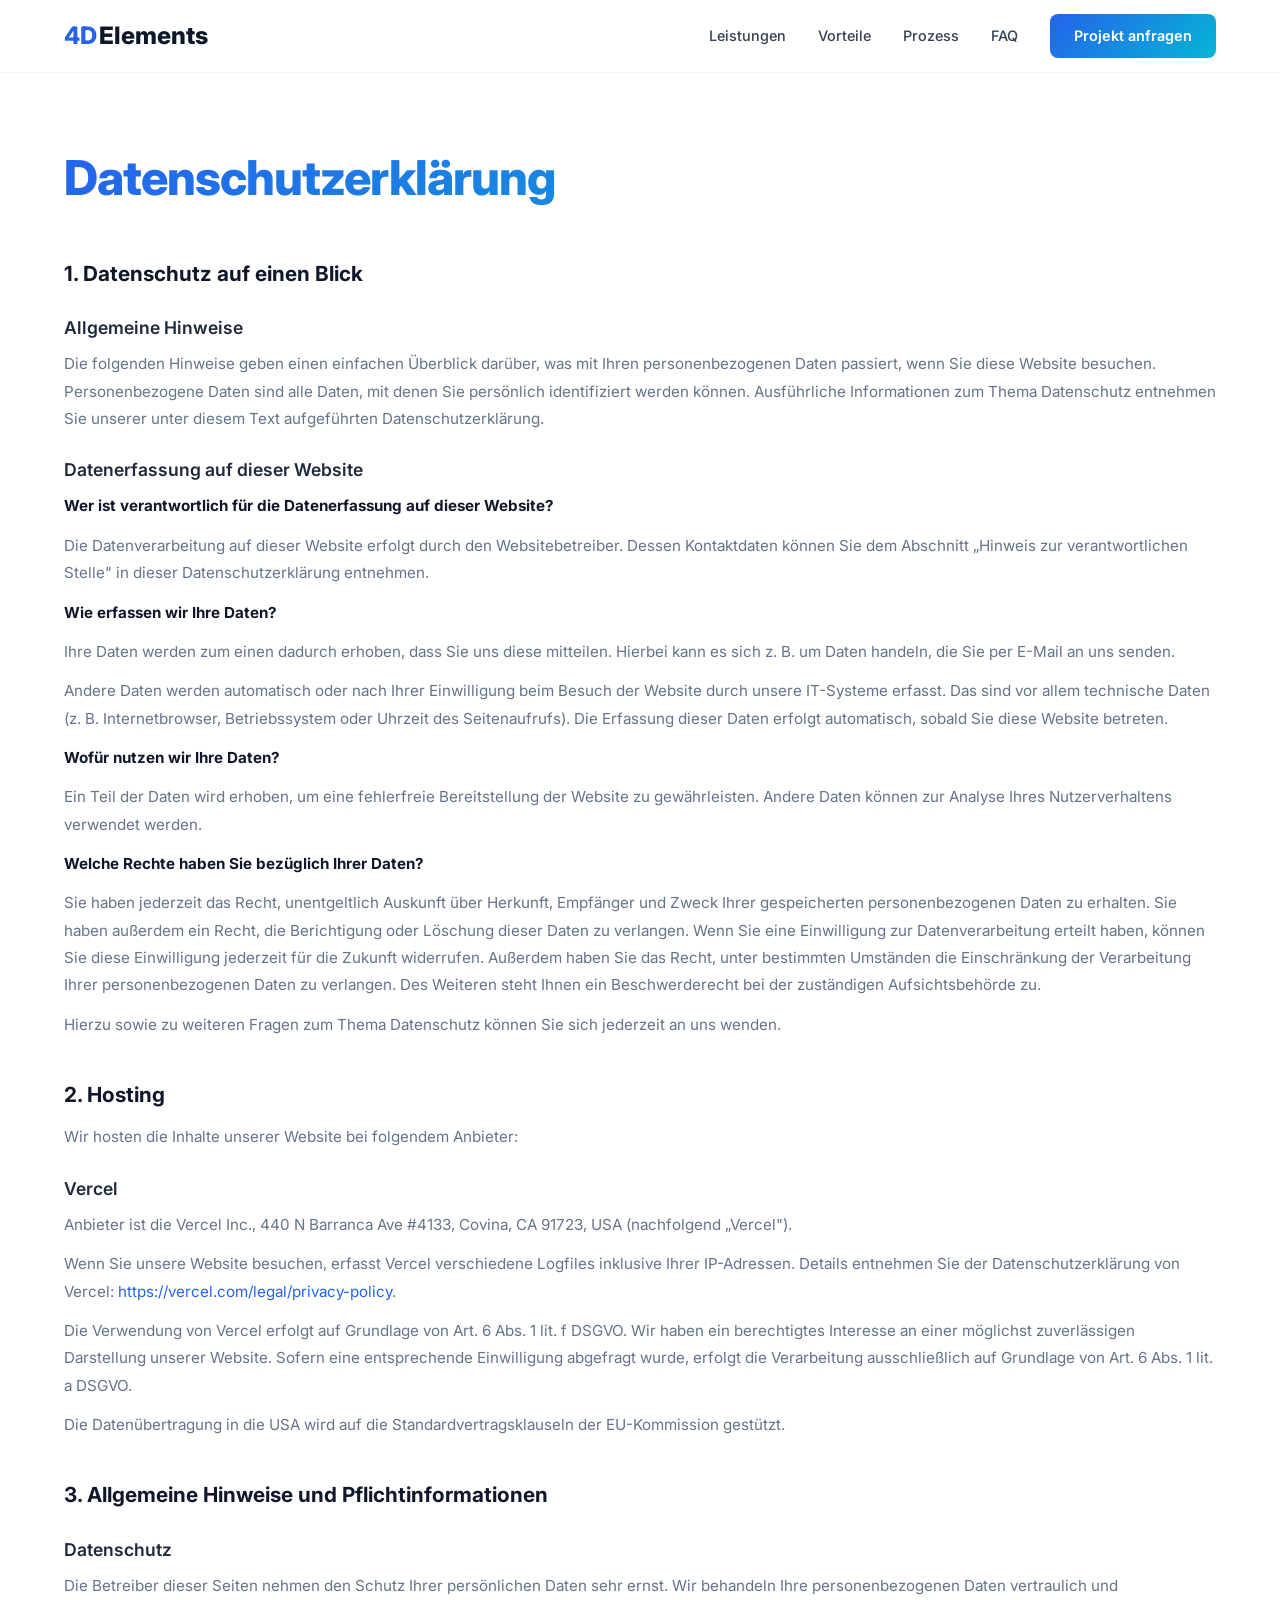
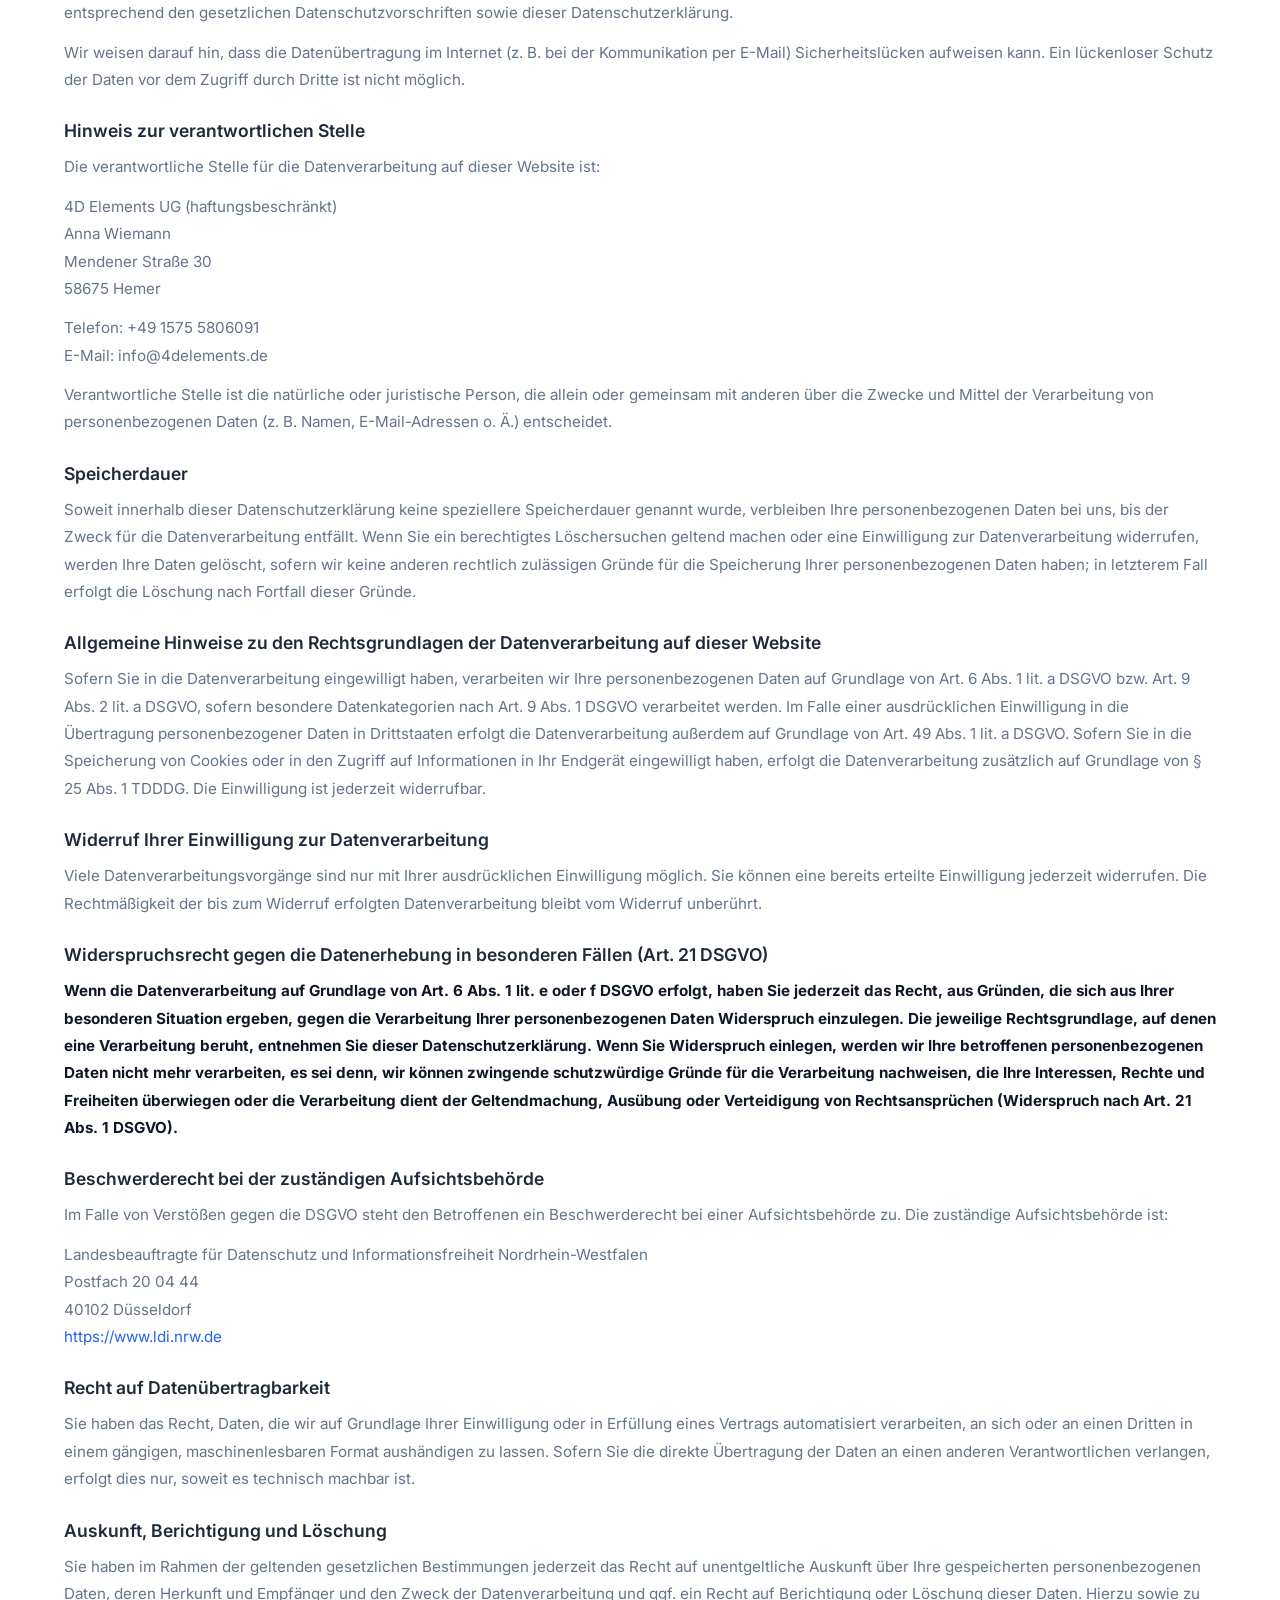
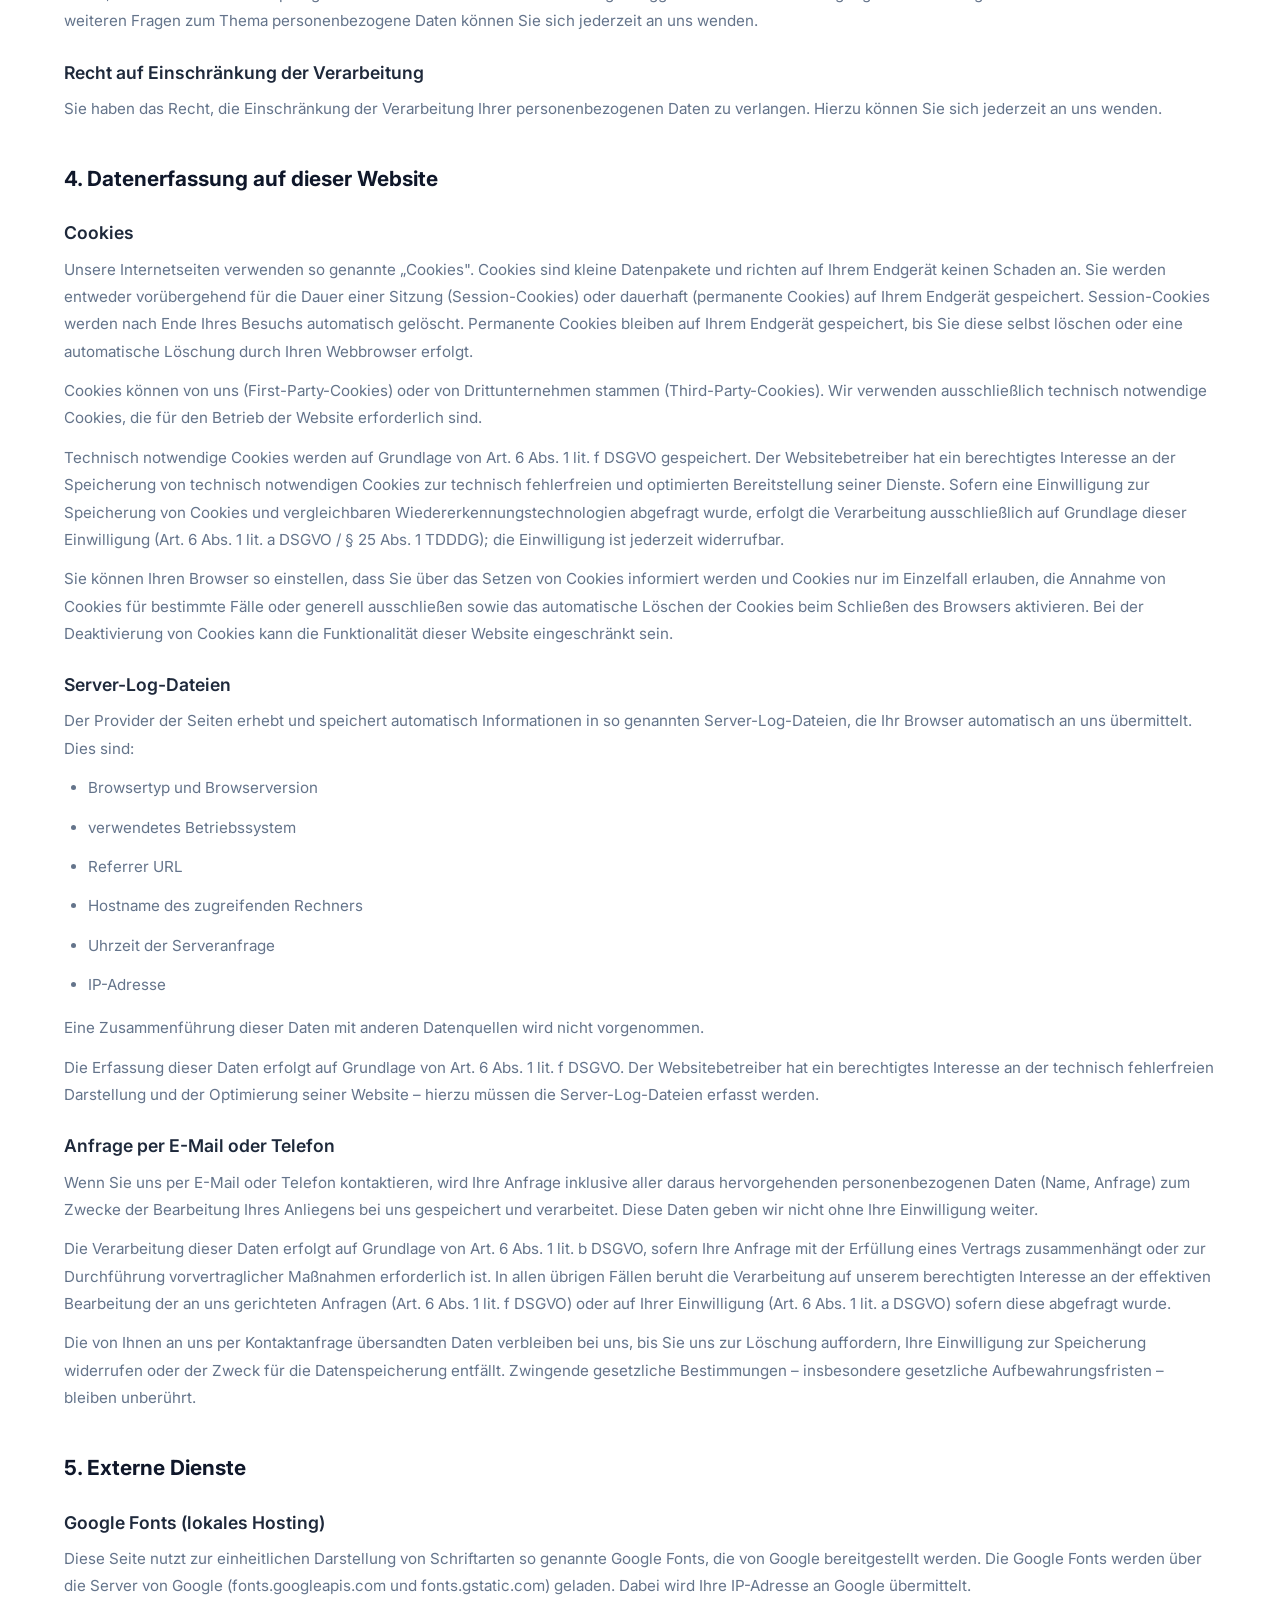
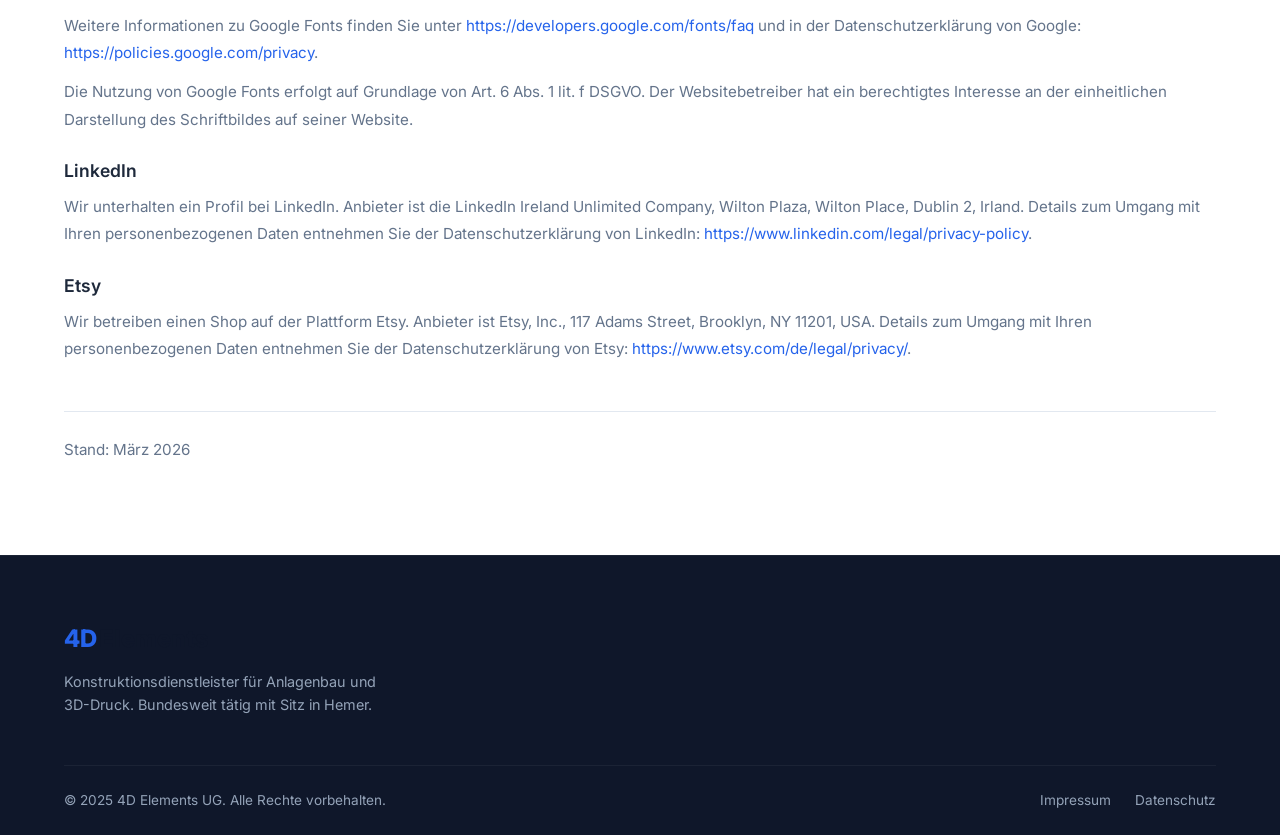
==== datenschutz.html @ b16d4701 "feat: DSGVO-Compliance - Impressum, Datenschutz, Cookie-Banner - Impressum mit allen Pflichtangaben " ====
<!DOCTYPE html>
<html lang="de">
<head>
  <meta charset="UTF-8">
  <meta name="viewport" content="width=device-width, initial-scale=1.0">
  <title>Datenschutzerklärung | 4D Elements UG</title>
  <meta name="robots" content="noindex, nofollow">
  <link rel="canonical" href="https://4delements.de/datenschutz">
  <link rel="preconnect" href="https://fonts.googleapis.com">
  <link rel="preconnect" href="https://fonts.gstatic.com" crossorigin>
  <link href="https://fonts.googleapis.com/css2?family=Inter:wght@300;400;500;600;700;800&display=swap" rel="stylesheet">
  <link rel="stylesheet" href="style.css">
</head>
<body>

  <!-- Navigation -->
  <nav class="nav" id="nav">
    <div class="container nav-inner">
      <a href="/" class="nav-logo">
        <span class="logo-4d">4D</span><span class="logo-elements">Elements</span>
      </a>
      <ul class="nav-links" id="navLinks">
        <li><a href="/#leistungen">Leistungen</a></li>
        <li><a href="/#vorteile">Vorteile</a></li>
        <li><a href="/#prozess">Prozess</a></li>
        <li><a href="/#faq">FAQ</a></li>
        <li><a href="/#kontakt" class="btn btn-nav">Projekt anfragen</a></li>
      </ul>
      <button class="nav-toggle" id="navToggle" aria-label="Menü öffnen">
        <span></span><span></span><span></span>
      </button>
    </div>
  </nav>

  <!-- Datenschutz Content -->
  <main class="legal-page">
    <div class="container">
      <h1>Datenschutzerklärung</h1>

      <h2>1. Datenschutz auf einen Blick</h2>

      <h3>Allgemeine Hinweise</h3>
      <p>
        Die folgenden Hinweise geben einen einfachen Überblick darüber, was mit Ihren personenbezogenen Daten
        passiert, wenn Sie diese Website besuchen. Personenbezogene Daten sind alle Daten, mit denen Sie persönlich
        identifiziert werden können. Ausführliche Informationen zum Thema Datenschutz entnehmen Sie unserer unter
        diesem Text aufgeführten Datenschutzerklärung.
      </p>

      <h3>Datenerfassung auf dieser Website</h3>
      <p><strong>Wer ist verantwortlich für die Datenerfassung auf dieser Website?</strong></p>
      <p>
        Die Datenverarbeitung auf dieser Website erfolgt durch den Websitebetreiber. Dessen Kontaktdaten
        können Sie dem Abschnitt „Hinweis zur verantwortlichen Stelle" in dieser Datenschutzerklärung entnehmen.
      </p>

      <p><strong>Wie erfassen wir Ihre Daten?</strong></p>
      <p>
        Ihre Daten werden zum einen dadurch erhoben, dass Sie uns diese mitteilen. Hierbei kann es sich z.&nbsp;B. um
        Daten handeln, die Sie per E-Mail an uns senden.
      </p>
      <p>
        Andere Daten werden automatisch oder nach Ihrer Einwilligung beim Besuch der Website durch unsere
        IT-Systeme erfasst. Das sind vor allem technische Daten (z.&nbsp;B. Internetbrowser, Betriebssystem oder
        Uhrzeit des Seitenaufrufs). Die Erfassung dieser Daten erfolgt automatisch, sobald Sie diese Website betreten.
      </p>

      <p><strong>Wofür nutzen wir Ihre Daten?</strong></p>
      <p>
        Ein Teil der Daten wird erhoben, um eine fehlerfreie Bereitstellung der Website zu gewährleisten.
        Andere Daten können zur Analyse Ihres Nutzerverhaltens verwendet werden.
      </p>

      <p><strong>Welche Rechte haben Sie bezüglich Ihrer Daten?</strong></p>
      <p>
        Sie haben jederzeit das Recht, unentgeltlich Auskunft über Herkunft, Empfänger und Zweck Ihrer gespeicherten
        personenbezogenen Daten zu erhalten. Sie haben außerdem ein Recht, die Berichtigung oder Löschung dieser
        Daten zu verlangen. Wenn Sie eine Einwilligung zur Datenverarbeitung erteilt haben, können Sie diese
        Einwilligung jederzeit für die Zukunft widerrufen. Außerdem haben Sie das Recht, unter bestimmten Umständen
        die Einschränkung der Verarbeitung Ihrer personenbezogenen Daten zu verlangen. Des Weiteren steht Ihnen ein
        Beschwerderecht bei der zuständigen Aufsichtsbehörde zu.
      </p>
      <p>
        Hierzu sowie zu weiteren Fragen zum Thema Datenschutz können Sie sich jederzeit an uns wenden.
      </p>

      <h2>2. Hosting</h2>
      <p>Wir hosten die Inhalte unserer Website bei folgendem Anbieter:</p>

      <h3>Vercel</h3>
      <p>
        Anbieter ist die Vercel Inc., 440 N Barranca Ave #4133, Covina, CA 91723, USA (nachfolgend „Vercel").
      </p>
      <p>
        Wenn Sie unsere Website besuchen, erfasst Vercel verschiedene Logfiles inklusive Ihrer IP-Adressen.
        Details entnehmen Sie der Datenschutzerklärung von Vercel:
        <a href="https://vercel.com/legal/privacy-policy" target="_blank" rel="noopener">https://vercel.com/legal/privacy-policy</a>.
      </p>
      <p>
        Die Verwendung von Vercel erfolgt auf Grundlage von Art. 6 Abs. 1 lit. f DSGVO. Wir haben ein berechtigtes
        Interesse an einer möglichst zuverlässigen Darstellung unserer Website. Sofern eine entsprechende Einwilligung
        abgefragt wurde, erfolgt die Verarbeitung ausschließlich auf Grundlage von Art. 6 Abs. 1 lit. a DSGVO.
      </p>
      <p>
        Die Datenübertragung in die USA wird auf die Standardvertragsklauseln der EU-Kommission gestützt.
      </p>

      <h2>3. Allgemeine Hinweise und Pflichtinformationen</h2>

      <h3>Datenschutz</h3>
      <p>
        Die Betreiber dieser Seiten nehmen den Schutz Ihrer persönlichen Daten sehr ernst. Wir behandeln Ihre
        personenbezogenen Daten vertraulich und entsprechend den gesetzlichen Datenschutzvorschriften sowie
        dieser Datenschutzerklärung.
      </p>
      <p>
        Wir weisen darauf hin, dass die Datenübertragung im Internet (z.&nbsp;B. bei der Kommunikation per E-Mail)
        Sicherheitslücken aufweisen kann. Ein lückenloser Schutz der Daten vor dem Zugriff durch Dritte ist nicht möglich.
      </p>

      <h3>Hinweis zur verantwortlichen Stelle</h3>
      <p>Die verantwortliche Stelle für die Datenverarbeitung auf dieser Website ist:</p>
      <p>
        4D Elements UG (haftungsbeschränkt)<br>
        Anna Wiemann<br>
        Mendener Straße 30<br>
        58675 Hemer
      </p>
      <p>
        Telefon: +49 1575 5806091<br>
        E-Mail: info@4delements.de
      </p>
      <p>
        Verantwortliche Stelle ist die natürliche oder juristische Person, die allein oder gemeinsam mit anderen über die
        Zwecke und Mittel der Verarbeitung von personenbezogenen Daten (z.&nbsp;B. Namen, E-Mail-Adressen o.&nbsp;Ä.) entscheidet.
      </p>

      <h3>Speicherdauer</h3>
      <p>
        Soweit innerhalb dieser Datenschutzerklärung keine speziellere Speicherdauer genannt wurde, verbleiben Ihre
        personenbezogenen Daten bei uns, bis der Zweck für die Datenverarbeitung entfällt. Wenn Sie ein berechtigtes
        Löschersuchen geltend machen oder eine Einwilligung zur Datenverarbeitung widerrufen, werden Ihre Daten
        gelöscht, sofern wir keine anderen rechtlich zulässigen Gründe für die Speicherung Ihrer personenbezogenen
        Daten haben; in letzterem Fall erfolgt die Löschung nach Fortfall dieser Gründe.
      </p>

      <h3>Allgemeine Hinweise zu den Rechtsgrundlagen der Datenverarbeitung auf dieser Website</h3>
      <p>
        Sofern Sie in die Datenverarbeitung eingewilligt haben, verarbeiten wir Ihre personenbezogenen Daten auf
        Grundlage von Art. 6 Abs. 1 lit. a DSGVO bzw. Art. 9 Abs. 2 lit. a DSGVO, sofern besondere Datenkategorien
        nach Art. 9 Abs. 1 DSGVO verarbeitet werden. Im Falle einer ausdrücklichen Einwilligung in die Übertragung
        personenbezogener Daten in Drittstaaten erfolgt die Datenverarbeitung außerdem auf Grundlage von Art. 49
        Abs. 1 lit. a DSGVO. Sofern Sie in die Speicherung von Cookies oder in den Zugriff auf Informationen in
        Ihr Endgerät eingewilligt haben, erfolgt die Datenverarbeitung zusätzlich auf Grundlage von § 25 Abs. 1 TDDDG.
        Die Einwilligung ist jederzeit widerrufbar.
      </p>

      <h3>Widerruf Ihrer Einwilligung zur Datenverarbeitung</h3>
      <p>
        Viele Datenverarbeitungsvorgänge sind nur mit Ihrer ausdrücklichen Einwilligung möglich. Sie können eine
        bereits erteilte Einwilligung jederzeit widerrufen. Die Rechtmäßigkeit der bis zum Widerruf erfolgten
        Datenverarbeitung bleibt vom Widerruf unberührt.
      </p>

      <h3>Widerspruchsrecht gegen die Datenerhebung in besonderen Fällen (Art. 21 DSGVO)</h3>
      <p>
        <strong>Wenn die Datenverarbeitung auf Grundlage von Art. 6 Abs. 1 lit. e oder f DSGVO erfolgt, haben Sie
        jederzeit das Recht, aus Gründen, die sich aus Ihrer besonderen Situation ergeben, gegen die Verarbeitung
        Ihrer personenbezogenen Daten Widerspruch einzulegen. Die jeweilige Rechtsgrundlage, auf denen eine
        Verarbeitung beruht, entnehmen Sie dieser Datenschutzerklärung. Wenn Sie Widerspruch einlegen, werden
        wir Ihre betroffenen personenbezogenen Daten nicht mehr verarbeiten, es sei denn, wir können zwingende
        schutzwürdige Gründe für die Verarbeitung nachweisen, die Ihre Interessen, Rechte und Freiheiten überwiegen
        oder die Verarbeitung dient der Geltendmachung, Ausübung oder Verteidigung von Rechtsansprüchen
        (Widerspruch nach Art. 21 Abs. 1 DSGVO).</strong>
      </p>

      <h3>Beschwerderecht bei der zuständigen Aufsichtsbehörde</h3>
      <p>
        Im Falle von Verstößen gegen die DSGVO steht den Betroffenen ein Beschwerderecht bei einer Aufsichtsbehörde
        zu. Die zuständige Aufsichtsbehörde ist:
      </p>
      <p>
        Landesbeauftragte für Datenschutz und Informationsfreiheit Nordrhein-Westfalen<br>
        Postfach 20 04 44<br>
        40102 Düsseldorf<br>
        <a href="https://www.ldi.nrw.de" target="_blank" rel="noopener">https://www.ldi.nrw.de</a>
      </p>

      <h3>Recht auf Datenübertragbarkeit</h3>
      <p>
        Sie haben das Recht, Daten, die wir auf Grundlage Ihrer Einwilligung oder in Erfüllung eines Vertrags
        automatisiert verarbeiten, an sich oder an einen Dritten in einem gängigen, maschinenlesbaren Format
        aushändigen zu lassen. Sofern Sie die direkte Übertragung der Daten an einen anderen Verantwortlichen
        verlangen, erfolgt dies nur, soweit es technisch machbar ist.
      </p>

      <h3>Auskunft, Berichtigung und Löschung</h3>
      <p>
        Sie haben im Rahmen der geltenden gesetzlichen Bestimmungen jederzeit das Recht auf unentgeltliche
        Auskunft über Ihre gespeicherten personenbezogenen Daten, deren Herkunft und Empfänger und den Zweck
        der Datenverarbeitung und ggf. ein Recht auf Berichtigung oder Löschung dieser Daten. Hierzu sowie zu
        weiteren Fragen zum Thema personenbezogene Daten können Sie sich jederzeit an uns wenden.
      </p>

      <h3>Recht auf Einschränkung der Verarbeitung</h3>
      <p>
        Sie haben das Recht, die Einschränkung der Verarbeitung Ihrer personenbezogenen Daten zu verlangen.
        Hierzu können Sie sich jederzeit an uns wenden.
      </p>

      <h2>4. Datenerfassung auf dieser Website</h2>

      <h3>Cookies</h3>
      <p>
        Unsere Internetseiten verwenden so genannte „Cookies". Cookies sind kleine Datenpakete und richten auf
        Ihrem Endgerät keinen Schaden an. Sie werden entweder vorübergehend für die Dauer einer Sitzung
        (Session-Cookies) oder dauerhaft (permanente Cookies) auf Ihrem Endgerät gespeichert. Session-Cookies
        werden nach Ende Ihres Besuchs automatisch gelöscht. Permanente Cookies bleiben auf Ihrem Endgerät
        gespeichert, bis Sie diese selbst löschen oder eine automatische Löschung durch Ihren Webbrowser erfolgt.
      </p>
      <p>
        Cookies können von uns (First-Party-Cookies) oder von Drittunternehmen stammen (Third-Party-Cookies).
        Wir verwenden ausschließlich technisch notwendige Cookies, die für den Betrieb der Website erforderlich sind.
      </p>
      <p>
        Technisch notwendige Cookies werden auf Grundlage von Art. 6 Abs. 1 lit. f DSGVO gespeichert.
        Der Websitebetreiber hat ein berechtigtes Interesse an der Speicherung von technisch notwendigen Cookies
        zur technisch fehlerfreien und optimierten Bereitstellung seiner Dienste. Sofern eine Einwilligung zur
        Speicherung von Cookies und vergleichbaren Wiedererkennungstechnologien abgefragt wurde, erfolgt die
        Verarbeitung ausschließlich auf Grundlage dieser Einwilligung (Art. 6 Abs. 1 lit. a DSGVO / § 25 Abs. 1 TDDDG);
        die Einwilligung ist jederzeit widerrufbar.
      </p>
      <p>
        Sie können Ihren Browser so einstellen, dass Sie über das Setzen von Cookies informiert werden und
        Cookies nur im Einzelfall erlauben, die Annahme von Cookies für bestimmte Fälle oder generell ausschließen
        sowie das automatische Löschen der Cookies beim Schließen des Browsers aktivieren. Bei der Deaktivierung
        von Cookies kann die Funktionalität dieser Website eingeschränkt sein.
      </p>

      <h3>Server-Log-Dateien</h3>
      <p>
        Der Provider der Seiten erhebt und speichert automatisch Informationen in so genannten Server-Log-Dateien,
        die Ihr Browser automatisch an uns übermittelt. Dies sind:
      </p>
      <ul>
        <li>Browsertyp und Browserversion</li>
        <li>verwendetes Betriebssystem</li>
        <li>Referrer URL</li>
        <li>Hostname des zugreifenden Rechners</li>
        <li>Uhrzeit der Serveranfrage</li>
        <li>IP-Adresse</li>
      </ul>
      <p>
        Eine Zusammenführung dieser Daten mit anderen Datenquellen wird nicht vorgenommen.
      </p>
      <p>
        Die Erfassung dieser Daten erfolgt auf Grundlage von Art. 6 Abs. 1 lit. f DSGVO. Der Websitebetreiber hat ein
        berechtigtes Interesse an der technisch fehlerfreien Darstellung und der Optimierung seiner Website – hierzu
        müssen die Server-Log-Dateien erfasst werden.
      </p>

      <h3>Anfrage per E-Mail oder Telefon</h3>
      <p>
        Wenn Sie uns per E-Mail oder Telefon kontaktieren, wird Ihre Anfrage inklusive aller daraus hervorgehenden
        personenbezogenen Daten (Name, Anfrage) zum Zwecke der Bearbeitung Ihres Anliegens bei uns gespeichert
        und verarbeitet. Diese Daten geben wir nicht ohne Ihre Einwilligung weiter.
      </p>
      <p>
        Die Verarbeitung dieser Daten erfolgt auf Grundlage von Art. 6 Abs. 1 lit. b DSGVO, sofern Ihre Anfrage mit
        der Erfüllung eines Vertrags zusammenhängt oder zur Durchführung vorvertraglicher Maßnahmen erforderlich
        ist. In allen übrigen Fällen beruht die Verarbeitung auf unserem berechtigten Interesse an der effektiven
        Bearbeitung der an uns gerichteten Anfragen (Art. 6 Abs. 1 lit. f DSGVO) oder auf Ihrer Einwilligung
        (Art. 6 Abs. 1 lit. a DSGVO) sofern diese abgefragt wurde.
      </p>
      <p>
        Die von Ihnen an uns per Kontaktanfrage übersandten Daten verbleiben bei uns, bis Sie uns zur Löschung
        auffordern, Ihre Einwilligung zur Speicherung widerrufen oder der Zweck für die Datenspeicherung entfällt.
        Zwingende gesetzliche Bestimmungen – insbesondere gesetzliche Aufbewahrungsfristen – bleiben unberührt.
      </p>

      <h2>5. Externe Dienste</h2>

      <h3>Google Fonts (lokales Hosting)</h3>
      <p>
        Diese Seite nutzt zur einheitlichen Darstellung von Schriftarten so genannte Google Fonts, die von Google
        bereitgestellt werden. Die Google Fonts werden über die Server von Google (fonts.googleapis.com und
        fonts.gstatic.com) geladen. Dabei wird Ihre IP-Adresse an Google übermittelt.
      </p>
      <p>
        Weitere Informationen zu Google Fonts finden Sie unter
        <a href="https://developers.google.com/fonts/faq" target="_blank" rel="noopener">https://developers.google.com/fonts/faq</a>
        und in der Datenschutzerklärung von Google:
        <a href="https://policies.google.com/privacy" target="_blank" rel="noopener">https://policies.google.com/privacy</a>.
      </p>
      <p>
        Die Nutzung von Google Fonts erfolgt auf Grundlage von Art. 6 Abs. 1 lit. f DSGVO. Der Websitebetreiber hat
        ein berechtigtes Interesse an der einheitlichen Darstellung des Schriftbildes auf seiner Website.
      </p>

      <h3>LinkedIn</h3>
      <p>
        Wir unterhalten ein Profil bei LinkedIn. Anbieter ist die LinkedIn Ireland Unlimited Company, Wilton Plaza,
        Wilton Place, Dublin 2, Irland. Details zum Umgang mit Ihren personenbezogenen Daten entnehmen Sie der
        Datenschutzerklärung von LinkedIn:
        <a href="https://www.linkedin.com/legal/privacy-policy" target="_blank" rel="noopener">https://www.linkedin.com/legal/privacy-policy</a>.
      </p>

      <h3>Etsy</h3>
      <p>
        Wir betreiben einen Shop auf der Plattform Etsy. Anbieter ist Etsy, Inc., 117 Adams Street, Brooklyn,
        NY 11201, USA. Details zum Umgang mit Ihren personenbezogenen Daten entnehmen Sie der Datenschutzerklärung
        von Etsy:
        <a href="https://www.etsy.com/de/legal/privacy/" target="_blank" rel="noopener">https://www.etsy.com/de/legal/privacy/</a>.
      </p>

      <p class="legal-updated">Stand: März 2026</p>
    </div>
  </main>

  <!-- Footer -->
  <footer class="footer">
    <div class="container footer-inner">
      <div class="footer-brand">
        <a href="/" class="nav-logo">
          <span class="logo-4d">4D</span><span class="logo-elements">Elements</span>
        </a>
        <p>Konstruktionsdienstleister für Anlagenbau und 3D-Druck. Bundesweit tätig mit Sitz in Hemer.</p>
      </div>
      <div class="footer-bottom">
        <p>&copy; 2025 4D Elements UG. Alle Rechte vorbehalten.</p>
        <div class="footer-legal">
          <a href="/impressum.html">Impressum</a>
          <a href="/datenschutz.html">Datenschutz</a>
        </div>
      </div>
    </div>
  </footer>

  <script src="script.js"></script>
</body>
</html>
---- style.css ----
/* ========================================
   4D Elements – Modern Website Styles
   ======================================== */

:root {
  --primary: #2563eb;
  --primary-dark: #1d4ed8;
  --primary-light: #3b82f6;
  --accent: #06b6d4;
  --dark: #0f172a;
  --dark-2: #1e293b;
  --dark-3: #334155;
  --gray: #64748b;
  --gray-light: #94a3b8;
  --light: #f1f5f9;
  --light-2: #e2e8f0;
  --white: #ffffff;
  --gradient: linear-gradient(135deg, var(--primary) 0%, var(--accent) 100%);
  --radius: 12px;
  --radius-lg: 20px;
  --shadow: 0 4px 6px -1px rgb(0 0 0 / 0.1), 0 2px 4px -2px rgb(0 0 0 / 0.1);
  --shadow-lg: 0 20px 40px -12px rgb(0 0 0 / 0.15);
  --transition: 0.3s cubic-bezier(0.4, 0, 0.2, 1);
}

*, *::before, *::after {
  margin: 0;
  padding: 0;
  box-sizing: border-box;
}

html {
  scroll-behavior: smooth;
  scroll-padding-top: 80px;
}

body {
  font-family: 'Inter', -apple-system, BlinkMacSystemFont, sans-serif;
  color: var(--dark);
  background: var(--white);
  line-height: 1.6;
  -webkit-font-smoothing: antialiased;
}

.container {
  max-width: 1200px;
  margin: 0 auto;
  padding: 0 24px;
}

/* ========================================
   Navigation
   ======================================== */

.nav {
  position: fixed;
  top: 0;
  left: 0;
  right: 0;
  z-index: 1000;
  background: rgba(255, 255, 255, 0.85);
  backdrop-filter: blur(20px);
  border-bottom: 1px solid rgba(0, 0, 0, 0.05);
  transition: var(--transition);
}

.nav.scrolled {
  box-shadow: var(--shadow);
}

.nav-inner {
  display: flex;
  align-items: center;
  justify-content: space-between;
  height: 72px;
}

.nav-logo {
  text-decoration: none;
  font-weight: 800;
  font-size: 1.5rem;
  display: flex;
  gap: 2px;
}

.logo-4d {
  color: var(--primary);
}

.logo-elements {
  color: var(--dark);
}

.nav-links {
  display: flex;
  align-items: center;
  gap: 32px;
  list-style: none;
}

.nav-links a {
  text-decoration: none;
  color: var(--dark-3);
  font-size: 0.9rem;
  font-weight: 500;
  transition: var(--transition);
}

.nav-links a:hover {
  color: var(--primary);
}

.btn-nav {
  background: var(--gradient) !important;
  color: var(--white) !important;
  padding: 10px 24px !important;
  border-radius: 8px !important;
  font-weight: 600 !important;
}

.btn-nav:hover {
  transform: translateY(-1px);
  box-shadow: 0 4px 12px rgba(37, 99, 235, 0.4);
}

.nav-toggle {
  display: none;
  flex-direction: column;
  gap: 5px;
  background: none;
  border: none;
  cursor: pointer;
  padding: 4px;
}

.nav-toggle span {
  width: 24px;
  height: 2px;
  background: var(--dark);
  transition: var(--transition);
  border-radius: 2px;
}

/* ========================================
   Buttons
   ======================================== */

.btn {
  display: inline-flex;
  align-items: center;
  gap: 8px;
  text-decoration: none;
  font-weight: 600;
  font-size: 0.95rem;
  border-radius: 10px;
  transition: var(--transition);
  cursor: pointer;
  border: none;
}

.btn-primary {
  background: var(--gradient);
  color: var(--white);
  padding: 14px 32px;
}

.btn-primary:hover {
  transform: translateY(-2px);
  box-shadow: 0 8px 24px rgba(37, 99, 235, 0.35);
}

.btn-outline {
  background: transparent;
  color: var(--dark);
  padding: 14px 32px;
  border: 2px solid var(--light-2);
}

.btn-outline:hover {
  border-color: var(--primary);
  color: var(--primary);
}

.btn-lg {
  padding: 16px 36px;
  font-size: 1rem;
}

/* ========================================
   Hero
   ======================================== */

.hero {
  min-height: 100vh;
  display: flex;
  align-items: center;
  padding-top: 72px;
  position: relative;
  overflow: hidden;
  background: linear-gradient(180deg, var(--white) 0%, var(--light) 100%);
}

.hero::before {
  content: '';
  position: absolute;
  top: -200px;
  right: -200px;
  width: 600px;
  height: 600px;
  background: radial-gradient(circle, rgba(37, 99, 235, 0.08) 0%, transparent 70%);
  border-radius: 50%;
}

.hero::after {
  content: '';
  position: absolute;
  bottom: -100px;
  left: -100px;
  width: 400px;
  height: 400px;
  background: radial-gradient(circle, rgba(6, 182, 212, 0.06) 0%, transparent 70%);
  border-radius: 50%;
}

.hero-inner {
  display: grid;
  grid-template-columns: 1fr 1fr;
  gap: 60px;
  align-items: center;
  position: relative;
  z-index: 1;
}

.hero-badge {
  display: inline-block;
  background: rgba(37, 99, 235, 0.08);
  color: var(--primary);
  padding: 8px 16px;
  border-radius: 100px;
  font-size: 0.85rem;
  font-weight: 600;
  margin-bottom: 24px;
}

.hero h1 {
  font-size: clamp(2.5rem, 5vw, 3.8rem);
  font-weight: 800;
  line-height: 1.1;
  letter-spacing: -0.03em;
  margin-bottom: 20px;
}

.gradient-text {
  background: var(--gradient);
  -webkit-background-clip: text;
  -webkit-text-fill-color: transparent;
  background-clip: text;
}

.hero-sub {
  font-size: 1.15rem;
  color: var(--gray);
  line-height: 1.7;
  margin-bottom: 36px;
  max-width: 520px;
}

.hero-actions {
  display: flex;
  gap: 16px;
  flex-wrap: wrap;
  margin-bottom: 48px;
}

.hero-stats {
  display: flex;
  gap: 48px;
}

.stat {
  display: flex;
  flex-direction: column;
}

.stat-num {
  font-size: 1.8rem;
  font-weight: 800;
  color: var(--dark);
}

.stat-label {
  font-size: 0.85rem;
  color: var(--gray);
  font-weight: 500;
}

/* Hero 3D Cube Animation */
.hero-visual {
  display: flex;
  align-items: center;
  justify-content: center;
  perspective: 800px;
}

.hero-cube {
  width: 250px;
  height: 250px;
  position: relative;
  transform-style: preserve-3d;
  animation: rotateCube 20s infinite linear;
}

.cube-face {
  position: absolute;
  width: 250px;
  height: 250px;
  border: 2px solid rgba(37, 99, 235, 0.15);
  background: rgba(37, 99, 235, 0.03);
  border-radius: var(--radius);
}

.cube-face.front  { transform: translateZ(125px); }
.cube-face.back   { transform: translateZ(-125px) rotateY(180deg); }
.cube-face.right  { transform: translateX(125px) rotateY(90deg); }
.cube-face.left   { transform: translateX(-125px) rotateY(-90deg); }
.cube-face.top    { transform: translateY(-125px) rotateX(90deg); }
.cube-face.bottom { transform: translateY(125px) rotateX(-90deg); }

@keyframes rotateCube {
  0%   { transform: rotateX(-20deg) rotateY(0deg); }
  100% { transform: rotateX(-20deg) rotateY(360deg); }
}

.hero-scroll {
  position: absolute;
  bottom: 32px;
  left: 50%;
  transform: translateX(-50%);
  display: flex;
  flex-direction: column;
  align-items: center;
  gap: 8px;
  color: var(--gray-light);
  font-size: 0.75rem;
  font-weight: 500;
  letter-spacing: 0.1em;
  text-transform: uppercase;
}

.scroll-line {
  width: 1px;
  height: 40px;
  background: var(--gradient);
  animation: scrollPulse 2s infinite;
}

@keyframes scrollPulse {
  0%, 100% { opacity: 0.3; transform: scaleY(0.6); }
  50%      { opacity: 1; transform: scaleY(1); }
}

/* ========================================
   Sections
   ======================================== */

.section {
  padding: 100px 0;
}

.section-dark {
  background: var(--dark);
  color: var(--white);
}

.section-dark p {
  color: var(--gray-light);
}

.section-header {
  text-align: center;
  margin-bottom: 64px;
  max-width: 640px;
  margin-left: auto;
  margin-right: auto;
}

.section-tag {
  display: inline-block;
  background: rgba(37, 99, 235, 0.1);
  color: var(--primary-light);
  padding: 6px 14px;
  border-radius: 100px;
  font-size: 0.8rem;
  font-weight: 600;
  text-transform: uppercase;
  letter-spacing: 0.05em;
  margin-bottom: 16px;
}

.section-dark .section-tag {
  background: rgba(37, 99, 235, 0.2);
}

.section-header h2 {
  font-size: clamp(2rem, 3.5vw, 2.8rem);
  font-weight: 800;
  letter-spacing: -0.02em;
  margin-bottom: 16px;
}

.section-header p {
  font-size: 1.1rem;
  line-height: 1.7;
}

/* ========================================
   Services Grid
   ======================================== */

.services-grid {
  display: grid;
  grid-template-columns: repeat(3, 1fr);
  gap: 24px;
}

.service-card {
  padding: 36px;
  border-radius: var(--radius-lg);
  border: 1px solid var(--light-2);
  background: var(--white);
  transition: var(--transition);
}

.service-card:hover {
  border-color: var(--primary);
  box-shadow: var(--shadow-lg);
  transform: translateY(-4px);
}

.service-icon {
  width: 52px;
  height: 52px;
  display: flex;
  align-items: center;
  justify-content: center;
  background: rgba(37, 99, 235, 0.08);
  border-radius: 12px;
  margin-bottom: 20px;
}

.service-icon svg {
  width: 26px;
  height: 26px;
  color: var(--primary);
}

.service-card h3 {
  font-size: 1.15rem;
  font-weight: 700;
  margin-bottom: 10px;
}

.service-card p {
  color: var(--gray);
  font-size: 0.95rem;
  line-height: 1.6;
}

/* ========================================
   Advantages
   ======================================== */

.advantages-grid {
  display: grid;
  grid-template-columns: repeat(3, 1fr);
  gap: 32px;
}

.advantage {
  padding: 32px;
  border-radius: var(--radius-lg);
  border: 1px solid rgba(255, 255, 255, 0.08);
  background: rgba(255, 255, 255, 0.03);
  transition: var(--transition);
}

.advantage:hover {
  border-color: rgba(37, 99, 235, 0.4);
  background: rgba(37, 99, 235, 0.05);
}

.advantage-num {
  font-size: 2.5rem;
  font-weight: 800;
  background: var(--gradient);
  -webkit-background-clip: text;
  -webkit-text-fill-color: transparent;
  background-clip: text;
  margin-bottom: 16px;
  line-height: 1;
}

.advantage h3 {
  font-size: 1.1rem;
  font-weight: 700;
  margin-bottom: 8px;
}

.advantage p {
  font-size: 0.95rem;
  line-height: 1.6;
}

/* ========================================
   Process
   ======================================== */

.process-steps {
  max-width: 700px;
  margin: 0 auto;
  display: flex;
  flex-direction: column;
  align-items: stretch;
}

.process-step {
  display: flex;
  gap: 24px;
  align-items: flex-start;
}

.step-number {
  width: 56px;
  height: 56px;
  min-width: 56px;
  display: flex;
  align-items: center;
  justify-content: center;
  background: var(--gradient);
  color: var(--white);
  font-size: 1.3rem;
  font-weight: 800;
  border-radius: 50%;
}

.step-content h3 {
  font-size: 1.15rem;
  font-weight: 700;
  margin-bottom: 6px;
  padding-top: 4px;
}

.step-content p {
  color: var(--gray);
  font-size: 0.95rem;
  line-height: 1.6;
}

.process-line {
  width: 2px;
  height: 40px;
  background: var(--light-2);
  margin-left: 27px;
}

/* ========================================
   FAQ
   ======================================== */

.faq-list {
  max-width: 720px;
  margin: 0 auto;
  display: flex;
  flex-direction: column;
  gap: 12px;
}

.faq-item {
  border: 1px solid rgba(255, 255, 255, 0.08);
  border-radius: var(--radius);
  overflow: hidden;
  transition: var(--transition);
}

.faq-item[open] {
  border-color: rgba(37, 99, 235, 0.3);
  background: rgba(37, 99, 235, 0.05);
}

.faq-item summary {
  padding: 20px 24px;
  font-weight: 600;
  font-size: 1rem;
  cursor: pointer;
  list-style: none;
  display: flex;
  align-items: center;
  justify-content: space-between;
  transition: var(--transition);
}

.faq-item summary::-webkit-details-marker {
  display: none;
}

.faq-item summary::after {
  content: '+';
  font-size: 1.4rem;
  font-weight: 300;
  color: var(--primary-light);
  transition: var(--transition);
}

.faq-item[open] summary::after {
  transform: rotate(45deg);
}

.faq-item p {
  padding: 0 24px 20px;
  font-size: 0.95rem;
  line-height: 1.7;
}

/* ========================================
   CTA
   ======================================== */

.section-cta {
  background: linear-gradient(180deg, var(--light) 0%, var(--white) 100%);
}

.cta-inner {
  text-align: center;
  padding: 80px 40px;
  background: var(--dark);
  border-radius: var(--radius-lg);
  position: relative;
  overflow: hidden;
}

.cta-inner::before {
  content: '';
  position: absolute;
  top: -100px;
  right: -100px;
  width: 300px;
  height: 300px;
  background: radial-gradient(circle, rgba(37, 99, 235, 0.2) 0%, transparent 70%);
  border-radius: 50%;
}

.cta-inner h2 {
  font-size: clamp(1.8rem, 3vw, 2.5rem);
  font-weight: 800;
  color: var(--white);
  margin-bottom: 12px;
  position: relative;
}

.cta-inner > p {
  color: var(--gray-light);
  font-size: 1.1rem;
  margin-bottom: 36px;
  position: relative;
}

.cta-actions {
  display: flex;
  gap: 16px;
  justify-content: center;
  flex-wrap: wrap;
  margin-bottom: 32px;
  position: relative;
}

.cta-actions .btn-outline {
  border-color: rgba(255, 255, 255, 0.2);
  color: var(--white);
}

.cta-actions .btn-outline:hover {
  border-color: var(--primary-light);
  color: var(--primary-light);
}

.cta-address {
  position: relative;
}

.cta-address p {
  color: var(--gray);
  font-size: 0.85rem;
}

/* ========================================
   Footer
   ======================================== */

.footer {
  background: var(--dark);
  color: var(--gray-light);
  padding: 64px 0 0;
  border-top: 1px solid rgba(255, 255, 255, 0.05);
}

.footer-inner {
  display: flex;
  flex-direction: column;
  gap: 48px;
}

.footer-brand {
  max-width: 320px;
}

.footer-brand p {
  margin-top: 12px;
  font-size: 0.9rem;
  line-height: 1.6;
}

.footer-links {
  display: grid;
  grid-template-columns: repeat(3, 1fr);
  gap: 32px;
}

.footer-col h4 {
  color: var(--white);
  font-size: 0.9rem;
  font-weight: 700;
  margin-bottom: 16px;
  text-transform: uppercase;
  letter-spacing: 0.05em;
}

.footer-col ul {
  list-style: none;
  display: flex;
  flex-direction: column;
  gap: 8px;
}

.footer-col a {
  color: var(--gray-light);
  text-decoration: none;
  font-size: 0.9rem;
  transition: var(--transition);
}

.footer-col a:hover {
  color: var(--white);
}

.footer-bottom {
  display: flex;
  align-items: center;
  justify-content: space-between;
  padding: 24px 0;
  border-top: 1px solid rgba(255, 255, 255, 0.05);
  font-size: 0.85rem;
}

.footer-legal {
  display: flex;
  gap: 24px;
}

.footer-legal a {
  color: var(--gray-light);
  text-decoration: none;
  transition: var(--transition);
}

.footer-legal a:hover {
  color: var(--white);
}

/* ========================================
   Responsive
   ======================================== */

@media (max-width: 1024px) {
  .services-grid,
  .advantages-grid {
    grid-template-columns: repeat(2, 1fr);
  }
}

@media (max-width: 768px) {
  .nav-links {
    display: none;
    position: fixed;
    top: 72px;
    left: 0;
    right: 0;
    bottom: 0;
    background: var(--white);
    flex-direction: column;
    padding: 40px 24px;
    gap: 24px;
  }

  .nav-links.active {
    display: flex;
  }

  .nav-toggle {
    display: flex;
  }

  .hero-inner {
    grid-template-columns: 1fr;
    text-align: center;
    gap: 40px;
  }

  .hero-sub {
    margin-left: auto;
    margin-right: auto;
  }

  .hero-actions {
    justify-content: center;
  }

  .hero-stats {
    justify-content: center;
  }

  .hero-visual {
    order: -1;
  }

  .hero-cube {
    width: 180px;
    height: 180px;
  }

  .cube-face {
    width: 180px;
    height: 180px;
  }

  .cube-face.front  { transform: translateZ(90px); }
  .cube-face.back   { transform: translateZ(-90px) rotateY(180deg); }
  .cube-face.right  { transform: translateX(90px) rotateY(90deg); }
  .cube-face.left   { transform: translateX(-90px) rotateY(-90deg); }
  .cube-face.top    { transform: translateY(-90px) rotateX(90deg); }
  .cube-face.bottom { transform: translateY(90px) rotateX(-90deg); }

  .services-grid,
  .advantages-grid {
    grid-template-columns: 1fr;
  }

  .footer-links {
    grid-template-columns: 1fr;
  }

  .footer-bottom {
    flex-direction: column;
    gap: 12px;
    text-align: center;
  }

  .cta-inner {
    padding: 48px 24px;
  }
}

/* ========================================
   Legal Pages (Impressum, Datenschutz)
   ======================================== */

.legal-page {
  padding: 140px 0 80px;
  min-height: 100vh;
}

.legal-page h1 {
  font-size: clamp(2rem, 4vw, 3rem);
  font-weight: 800;
  letter-spacing: -0.02em;
  margin-bottom: 40px;
  background: var(--gradient);
  -webkit-background-clip: text;
  -webkit-text-fill-color: transparent;
  background-clip: text;
}

.legal-page h2 {
  font-size: 1.3rem;
  font-weight: 700;
  margin-top: 40px;
  margin-bottom: 12px;
  color: var(--dark);
}

.legal-page h3 {
  font-size: 1.1rem;
  font-weight: 600;
  margin-top: 24px;
  margin-bottom: 8px;
  color: var(--dark-2);
}

.legal-page p,
.legal-page li {
  color: var(--gray);
  font-size: 0.95rem;
  line-height: 1.8;
  margin-bottom: 12px;
}

.legal-page ul {
  padding-left: 24px;
  margin-bottom: 16px;
}

.legal-page a {
  color: var(--primary);
  text-decoration: none;
  transition: var(--transition);
}

.legal-page a:hover {
  color: var(--primary-dark);
  text-decoration: underline;
}

.legal-page strong {
  color: var(--dark);
}

.legal-updated {
  margin-top: 48px;
  padding-top: 24px;
  border-top: 1px solid var(--light-2);
  font-size: 0.85rem;
  color: var(--gray-light);
}

/* ========================================
   Cookie Banner
   ======================================== */

.cookie-banner {
  position: fixed;
  bottom: 0;
  left: 0;
  right: 0;
  z-index: 9999;
  background: var(--dark);
  border-top: 1px solid rgba(255, 255, 255, 0.08);
  padding: 20px 0;
  transform: translateY(100%);
  transition: transform 0.4s cubic-bezier(0.4, 0, 0.2, 1);
}

.cookie-banner.visible {
  transform: translateY(0);
}

.cookie-banner-inner {
  display: flex;
  align-items: center;
  justify-content: space-between;
  gap: 24px;
  flex-wrap: wrap;
}

.cookie-banner-text {
  flex: 1;
  min-width: 280px;
}

.cookie-banner-text p {
  color: var(--gray-light);
  font-size: 0.9rem;
  line-height: 1.6;
  margin: 0;
}

.cookie-banner-text a {
  color: var(--primary-light);
  text-decoration: none;
  transition: var(--transition);
}

.cookie-banner-text a:hover {
  color: var(--white);
  text-decoration: underline;
}

.cookie-banner-actions {
  display: flex;
  gap: 12px;
  flex-shrink: 0;
}

.cookie-btn {
  padding: 10px 24px;
  border-radius: 8px;
  font-size: 0.9rem;
  font-weight: 600;
  cursor: pointer;
  border: none;
  transition: var(--transition);
  font-family: inherit;
}

.cookie-btn-accept {
  background: var(--gradient);
  color: var(--white);
}

.cookie-btn-accept:hover {
  transform: translateY(-1px);
  box-shadow: 0 4px 12px rgba(37, 99, 235, 0.4);
}

.cookie-btn-reject {
  background: transparent;
  color: var(--gray-light);
  border: 1px solid rgba(255, 255, 255, 0.15);
}

.cookie-btn-reject:hover {
  border-color: rgba(255, 255, 255, 0.3);
  color: var(--white);
}

@media (max-width: 768px) {
  .cookie-banner-inner {
    flex-direction: column;
    text-align: center;
  }

  .cookie-banner-actions {
    width: 100%;
    justify-content: center;
  }
}

/* ========================================
   Responsive (continued)
   ======================================== */

@media (max-width: 480px) {
  .hero h1 {
    font-size: 2rem;
  }

  .hero-stats {
    gap: 24px;
  }

  .btn-lg {
    padding: 14px 24px;
    font-size: 0.9rem;
  }

  .cta-actions {
    flex-direction: column;
    align-items: center;
  }
}
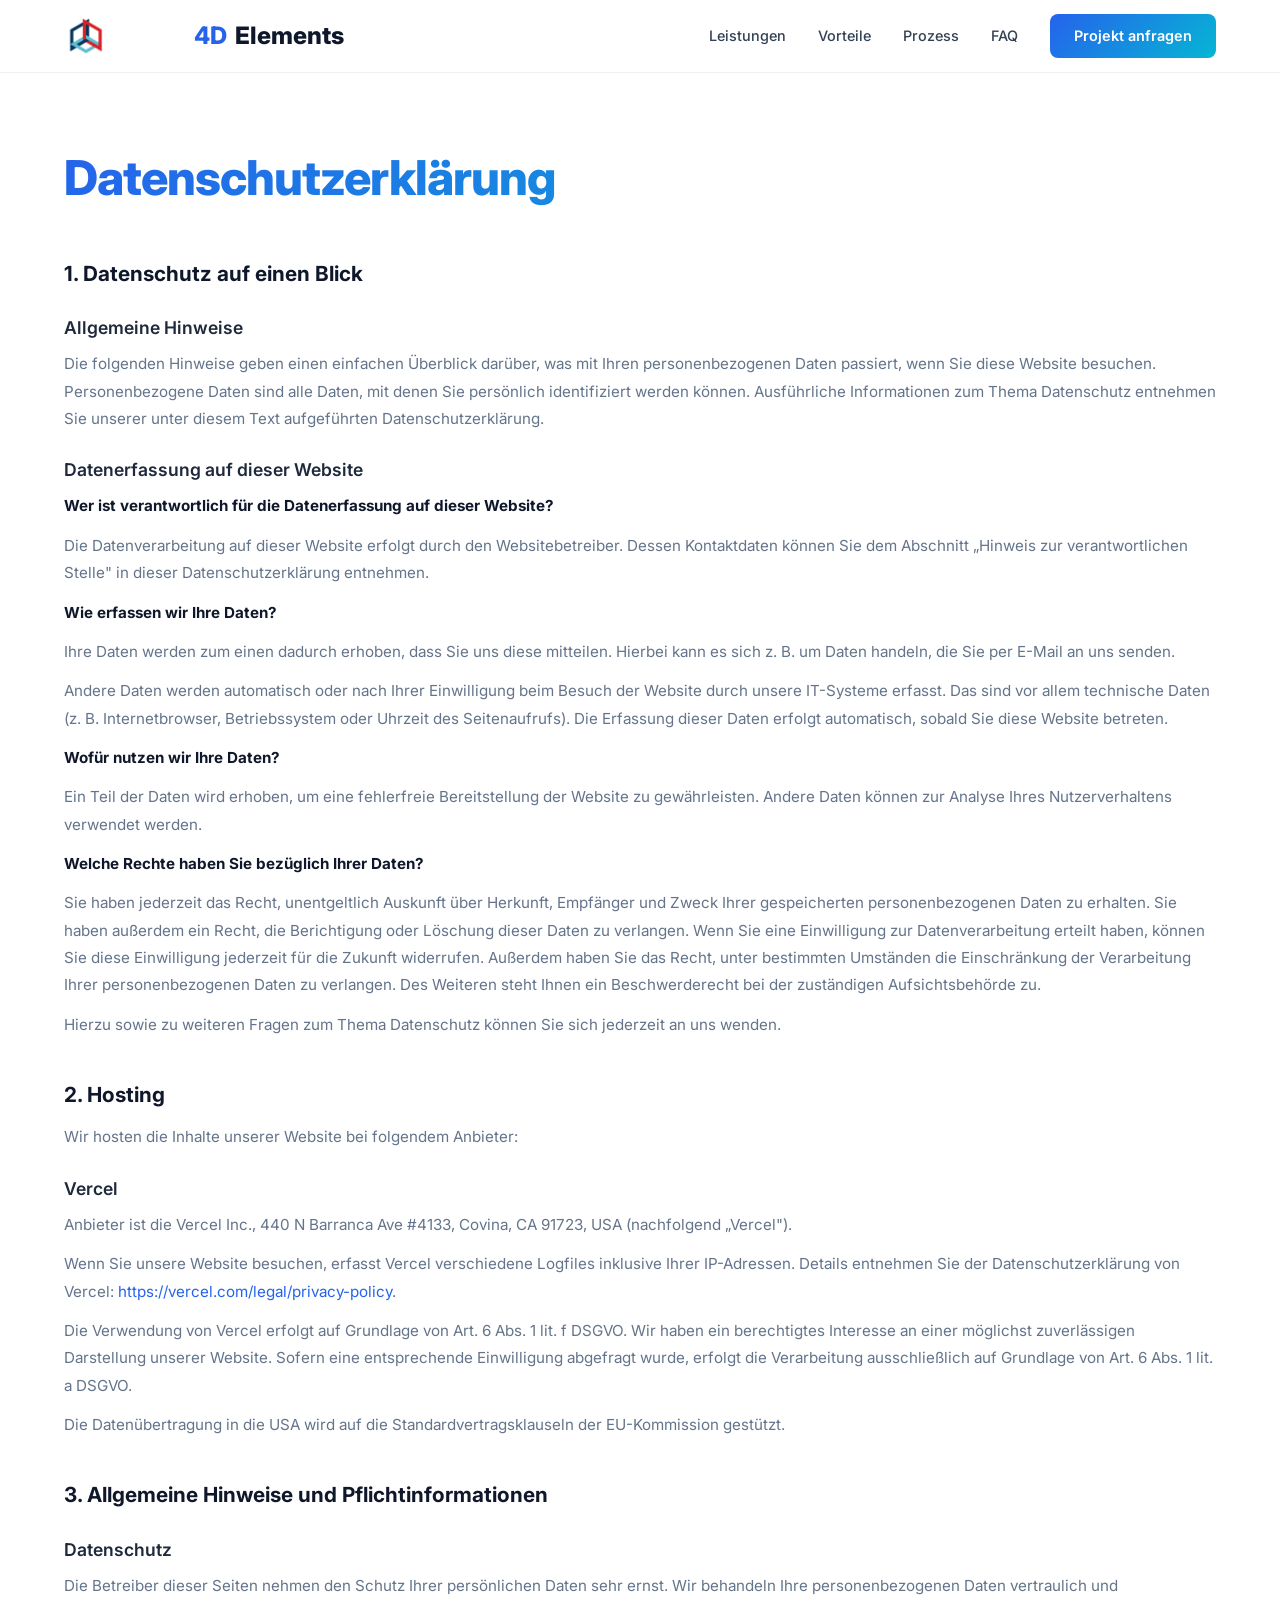
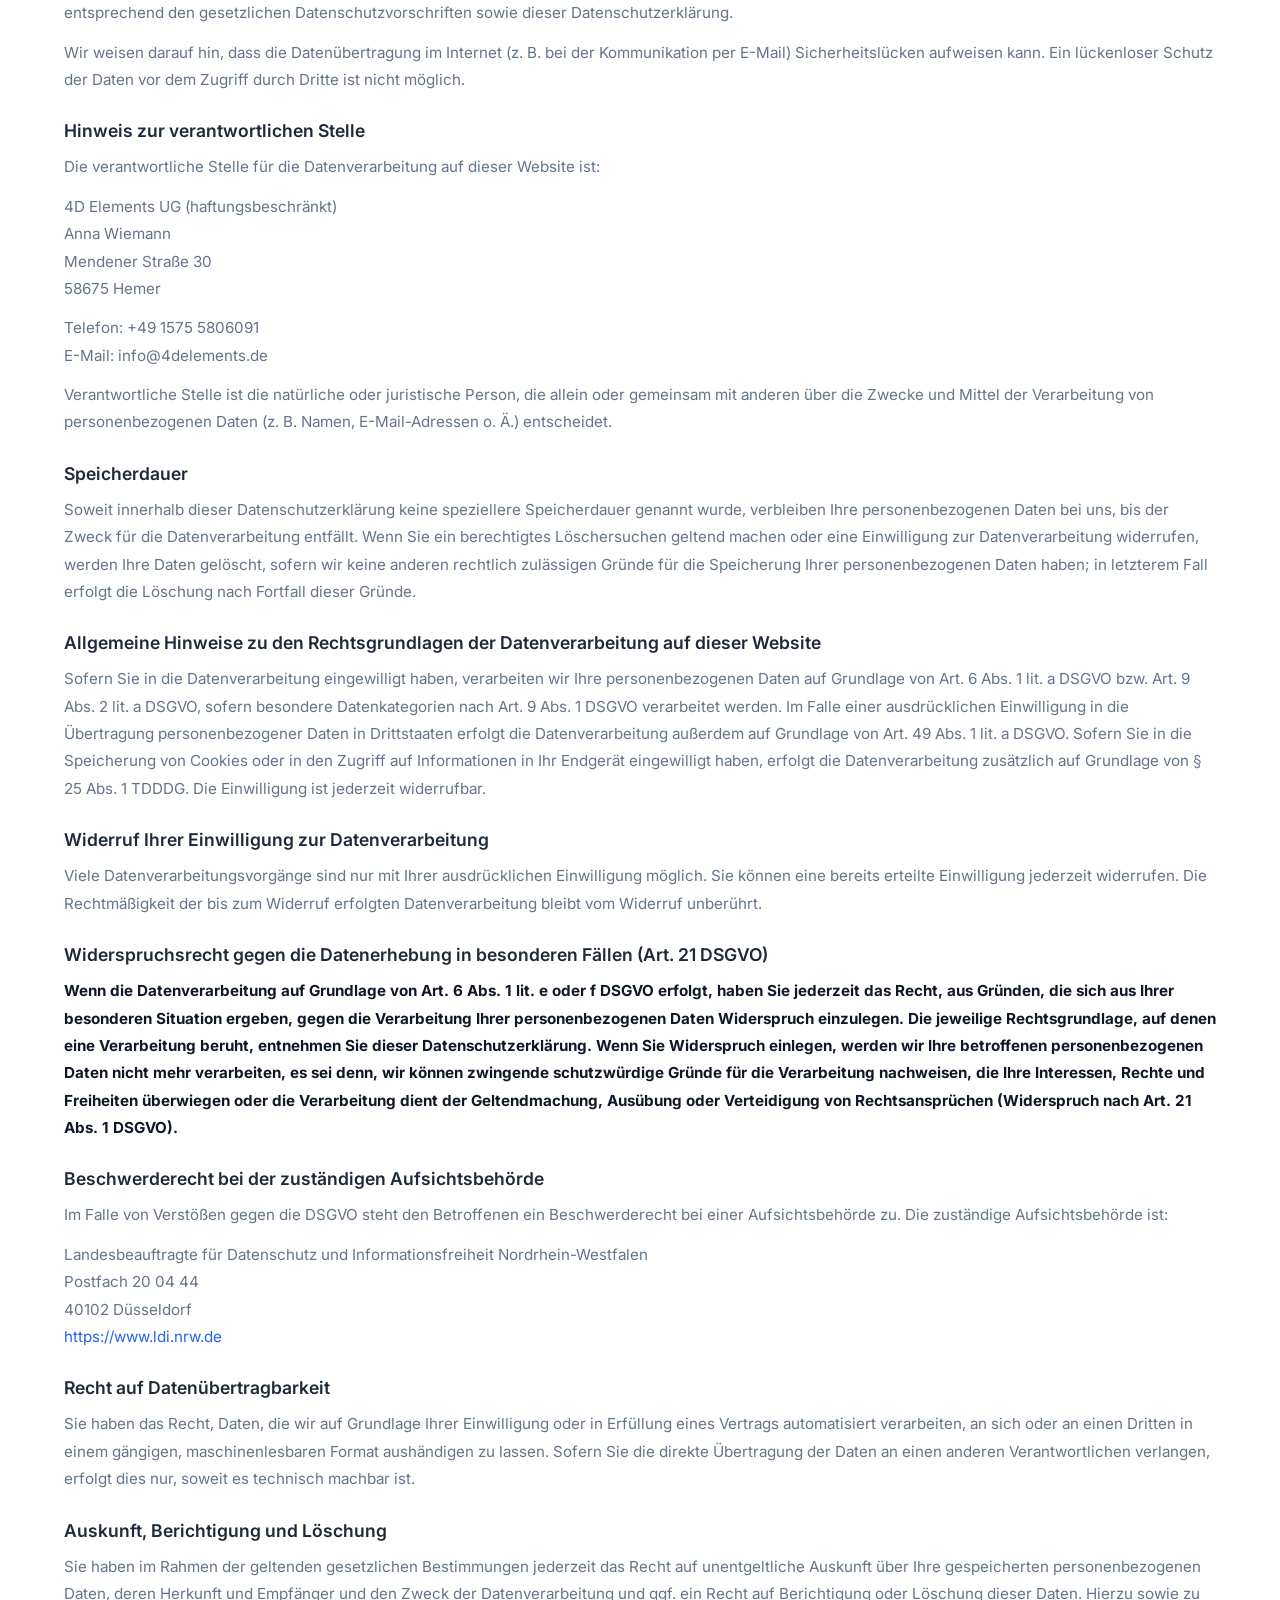
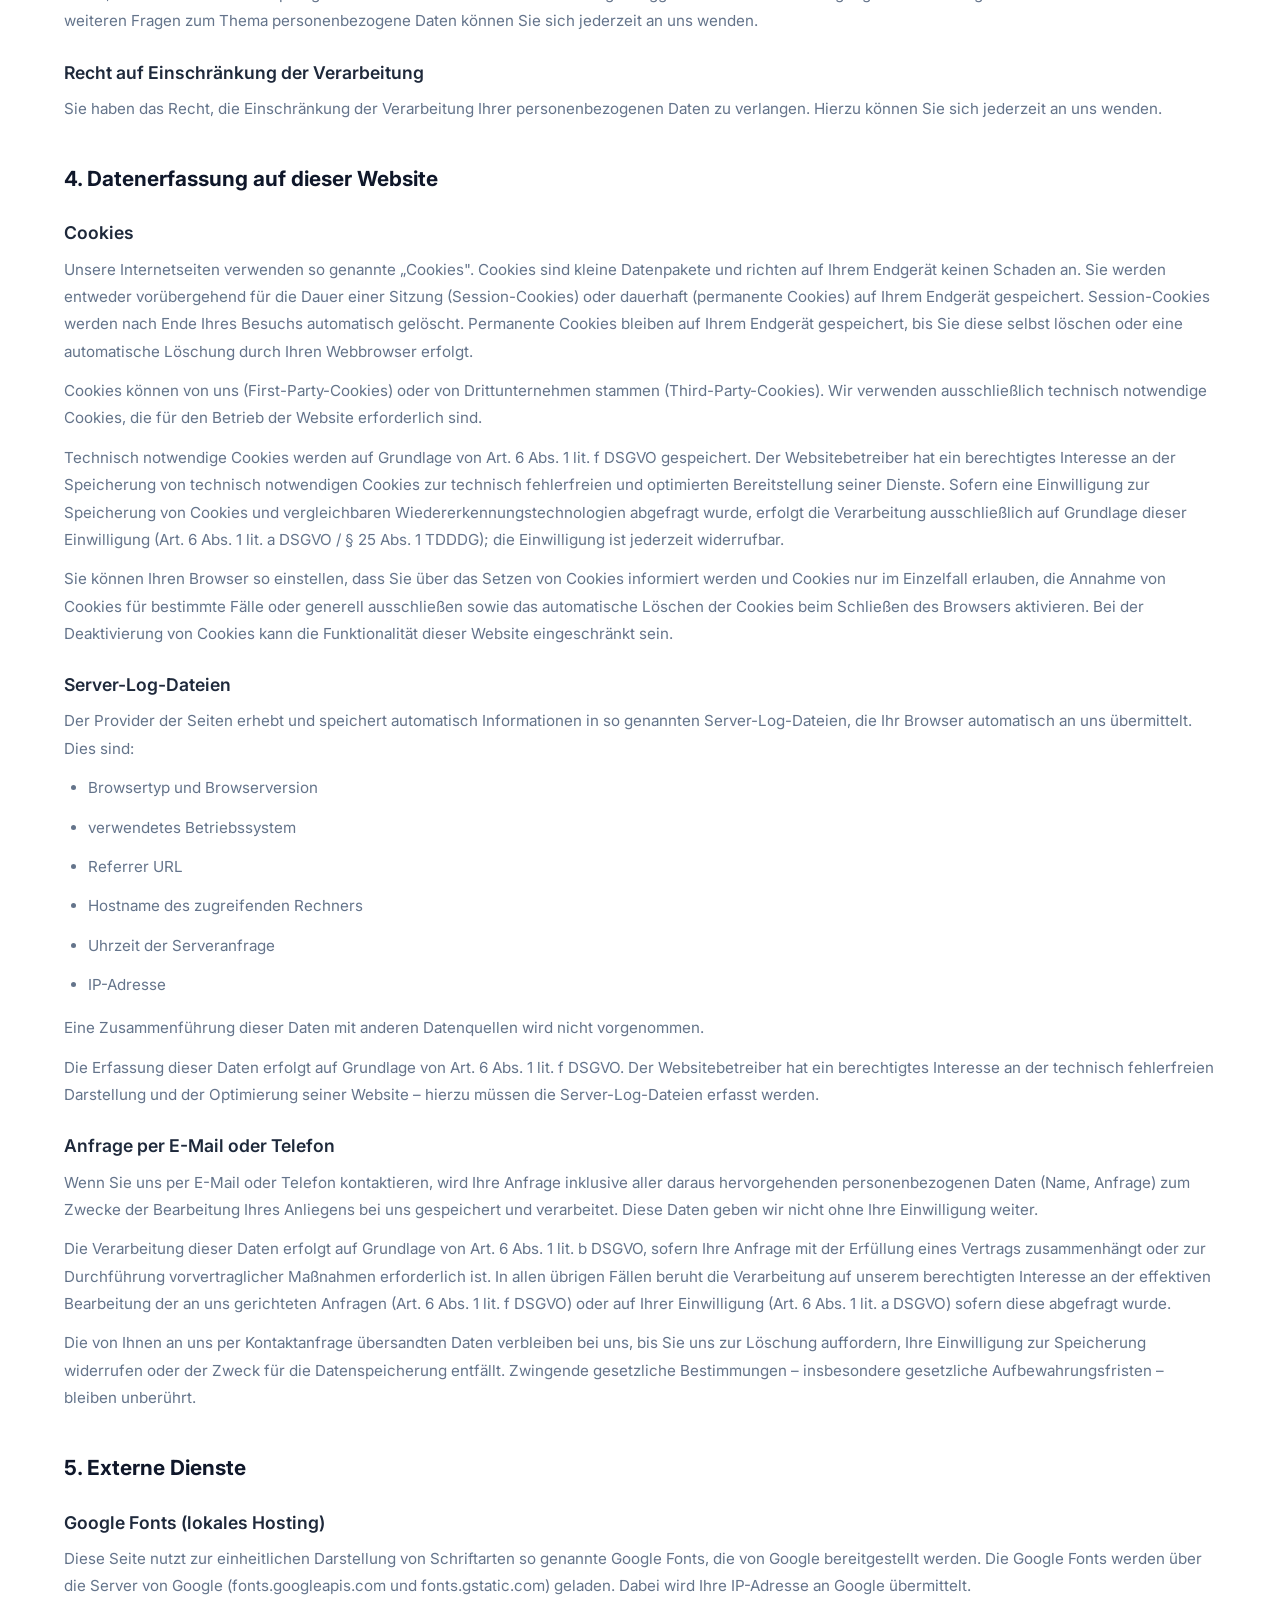
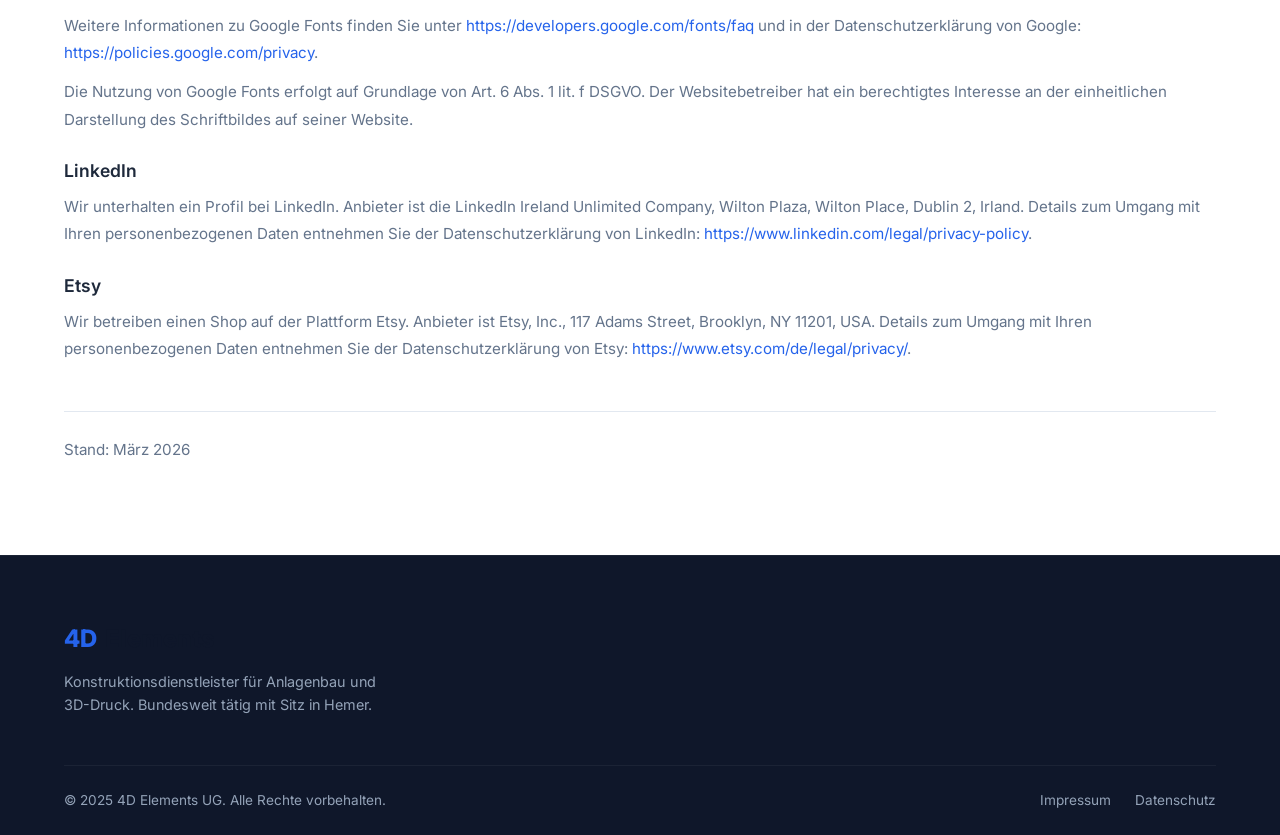
==== commit 2a349450: "feat: Logo in Navigation und Footer eingebaut - 4D Elements Logo (3D-Würfel) aus Downloads in assets" ====
--- a/datenschutz.html
+++ b/datenschutz.html
@@ -17,6 +17,7 @@
   <nav class="nav" id="nav">
     <div class="container nav-inner">
       <a href="/" class="nav-logo">
+        <img src="/assets/logo.png" alt="4D Elements Logo" class="nav-logo-img">
         <span class="logo-4d">4D</span><span class="logo-elements">Elements</span>
       </a>
       <ul class="nav-links" id="navLinks">
--- a/style.css
+++ b/style.css
@@ -80,7 +80,14 @@
   font-weight: 800;
   font-size: 1.5rem;
   display: flex;
-  gap: 2px;
+  align-items: center;
+  gap: 8px;
+}
+
+.nav-logo-img {
+  height: 40px;
+  width: auto;
+  object-fit: contain;
 }
 
 .logo-4d {
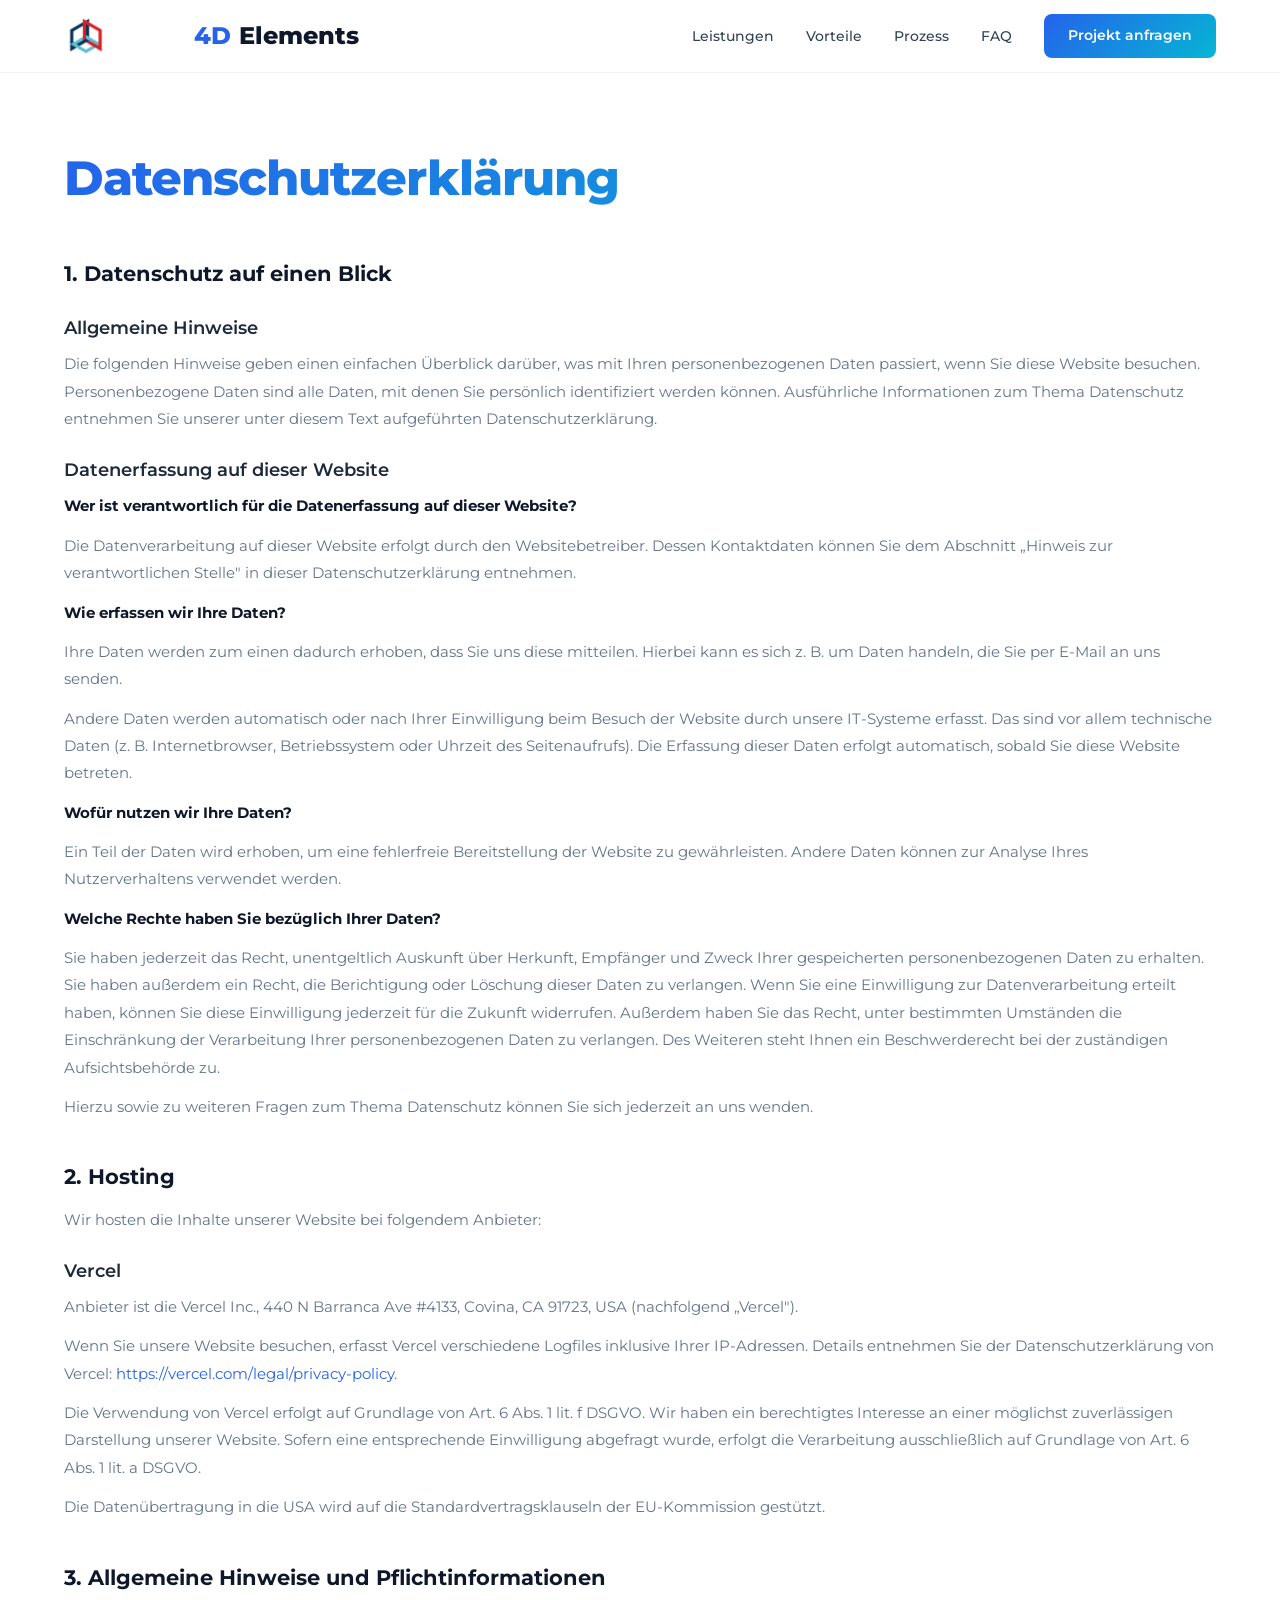
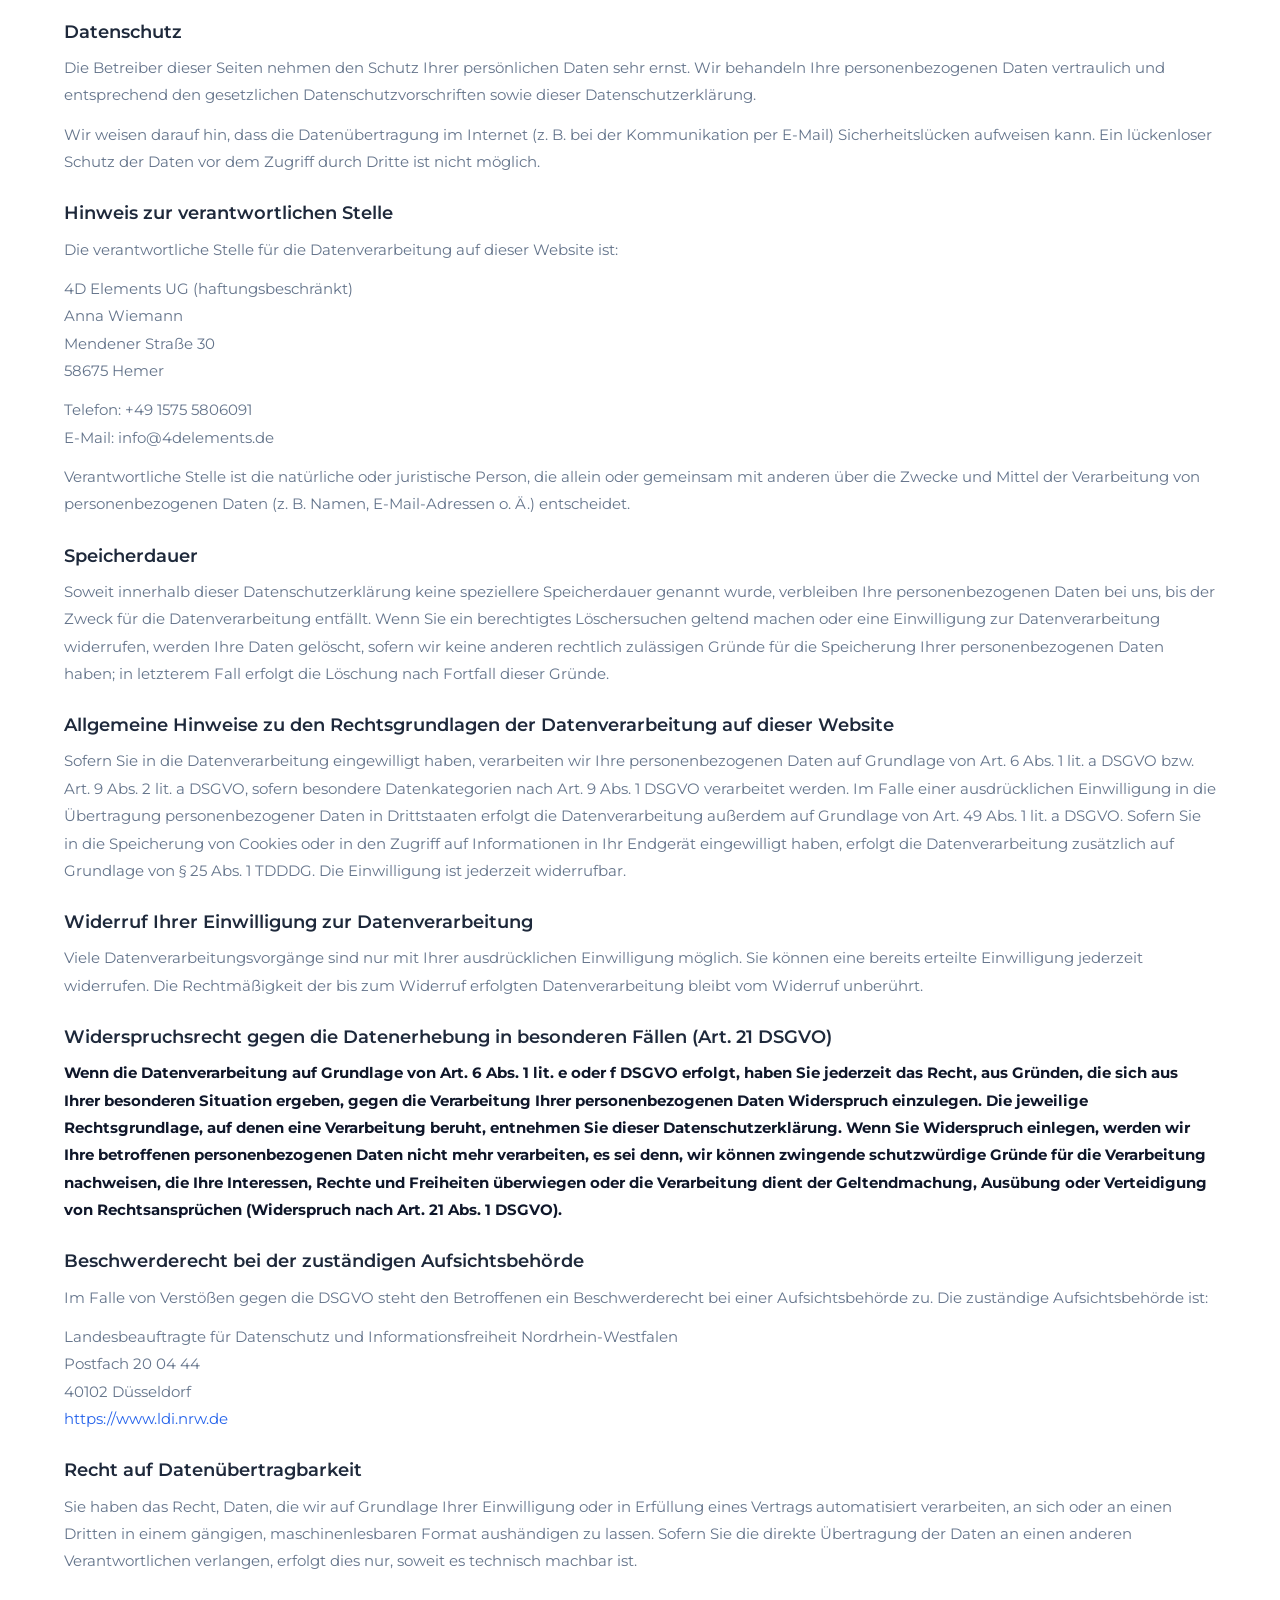
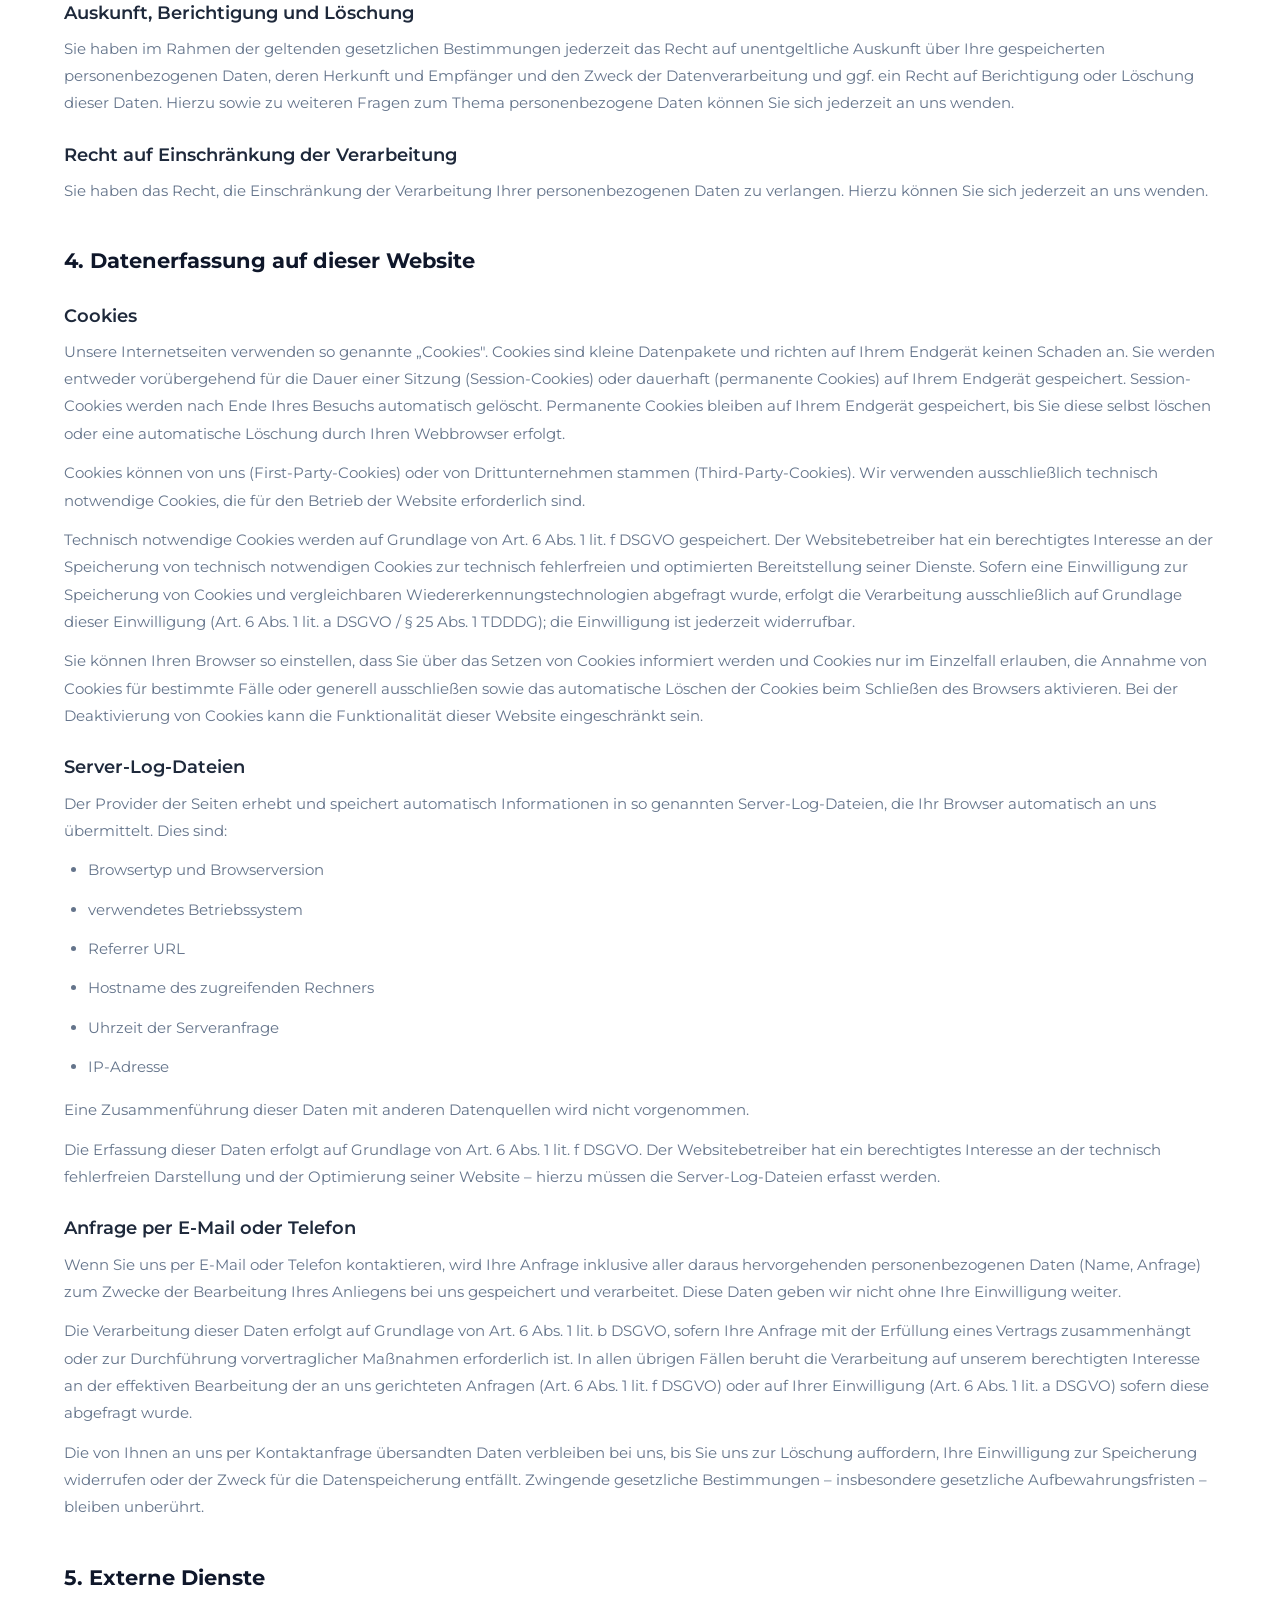
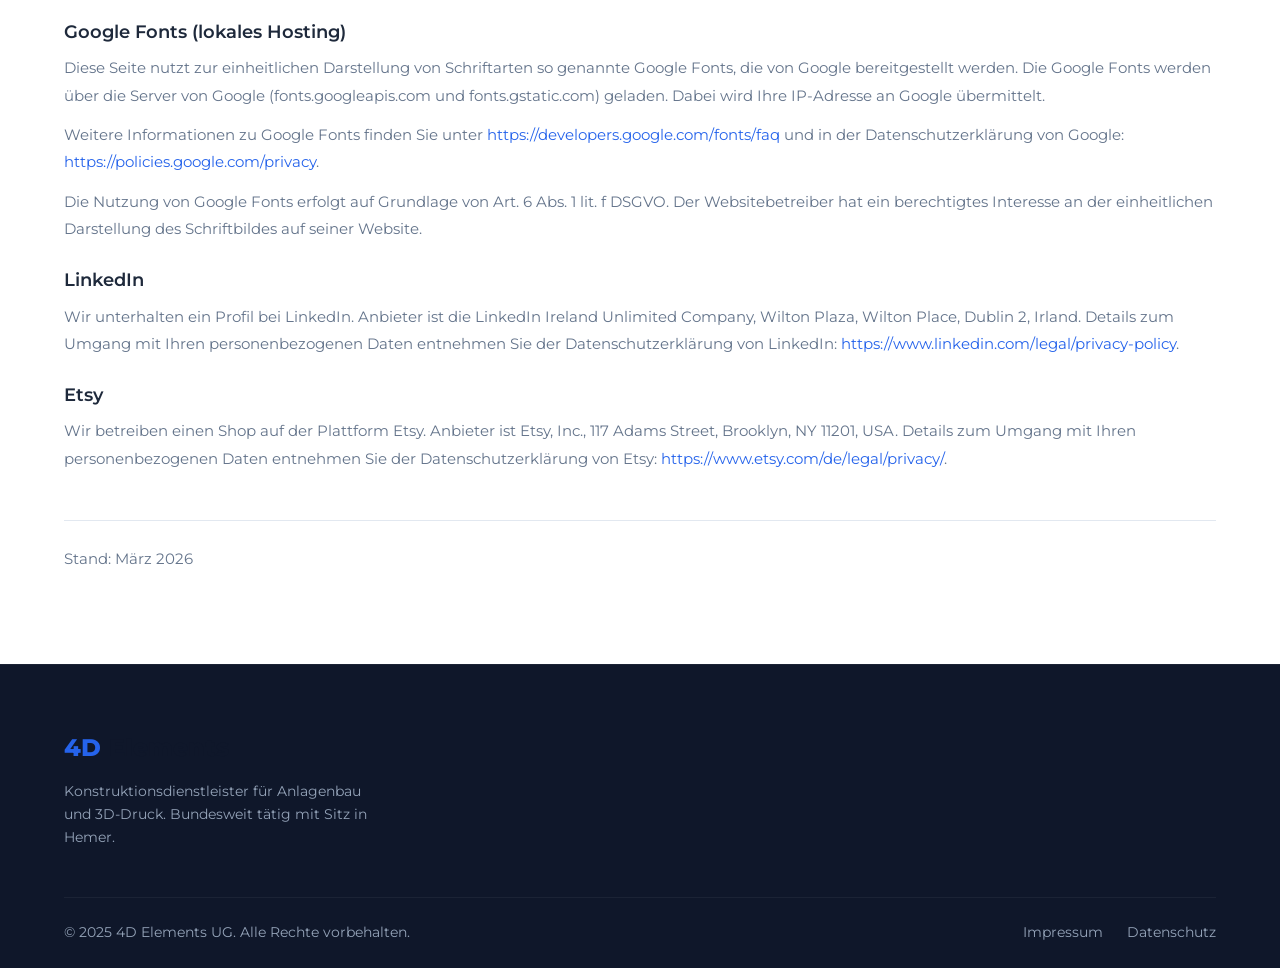
==== commit 54ef31e1: "feat: Schriftart von Inter auf Montserrat gewechselt" ====
--- a/datenschutz.html
+++ b/datenschutz.html
@@ -8,7 +8,7 @@
   <link rel="canonical" href="https://4delements.de/datenschutz">
   <link rel="preconnect" href="https://fonts.googleapis.com">
   <link rel="preconnect" href="https://fonts.gstatic.com" crossorigin>
-  <link href="https://fonts.googleapis.com/css2?family=Inter:wght@300;400;500;600;700;800&display=swap" rel="stylesheet">
+  <link href="https://fonts.googleapis.com/css2?family=Montserrat:wght@300;400;500;600;700;800&display=swap" rel="stylesheet">
   <link rel="stylesheet" href="style.css">
 </head>
 <body>
--- a/style.css
+++ b/style.css
@@ -35,7 +35,7 @@
 }
 
 body {
-  font-family: 'Inter', -apple-system, BlinkMacSystemFont, sans-serif;
+  font-family: 'Montserrat', -apple-system, BlinkMacSystemFont, sans-serif;
   color: var(--dark);
   background: var(--white);
   line-height: 1.6;
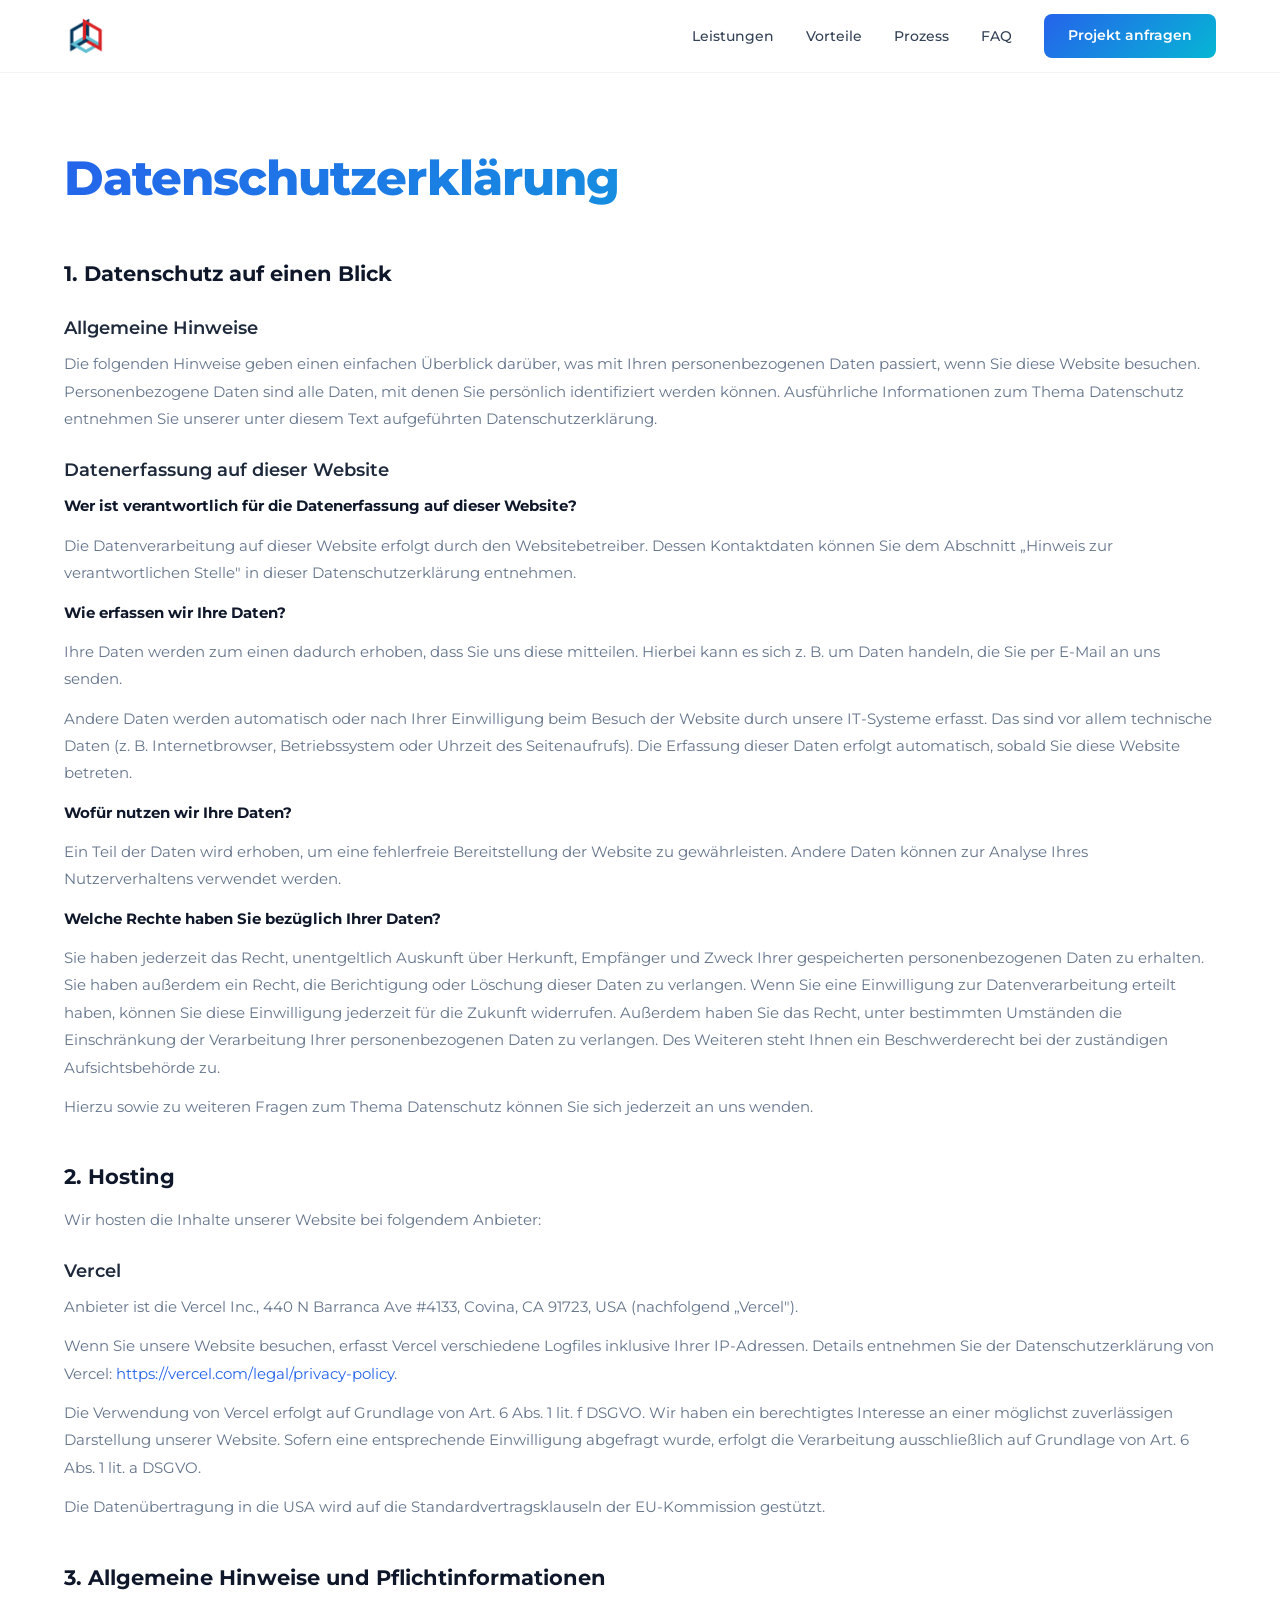
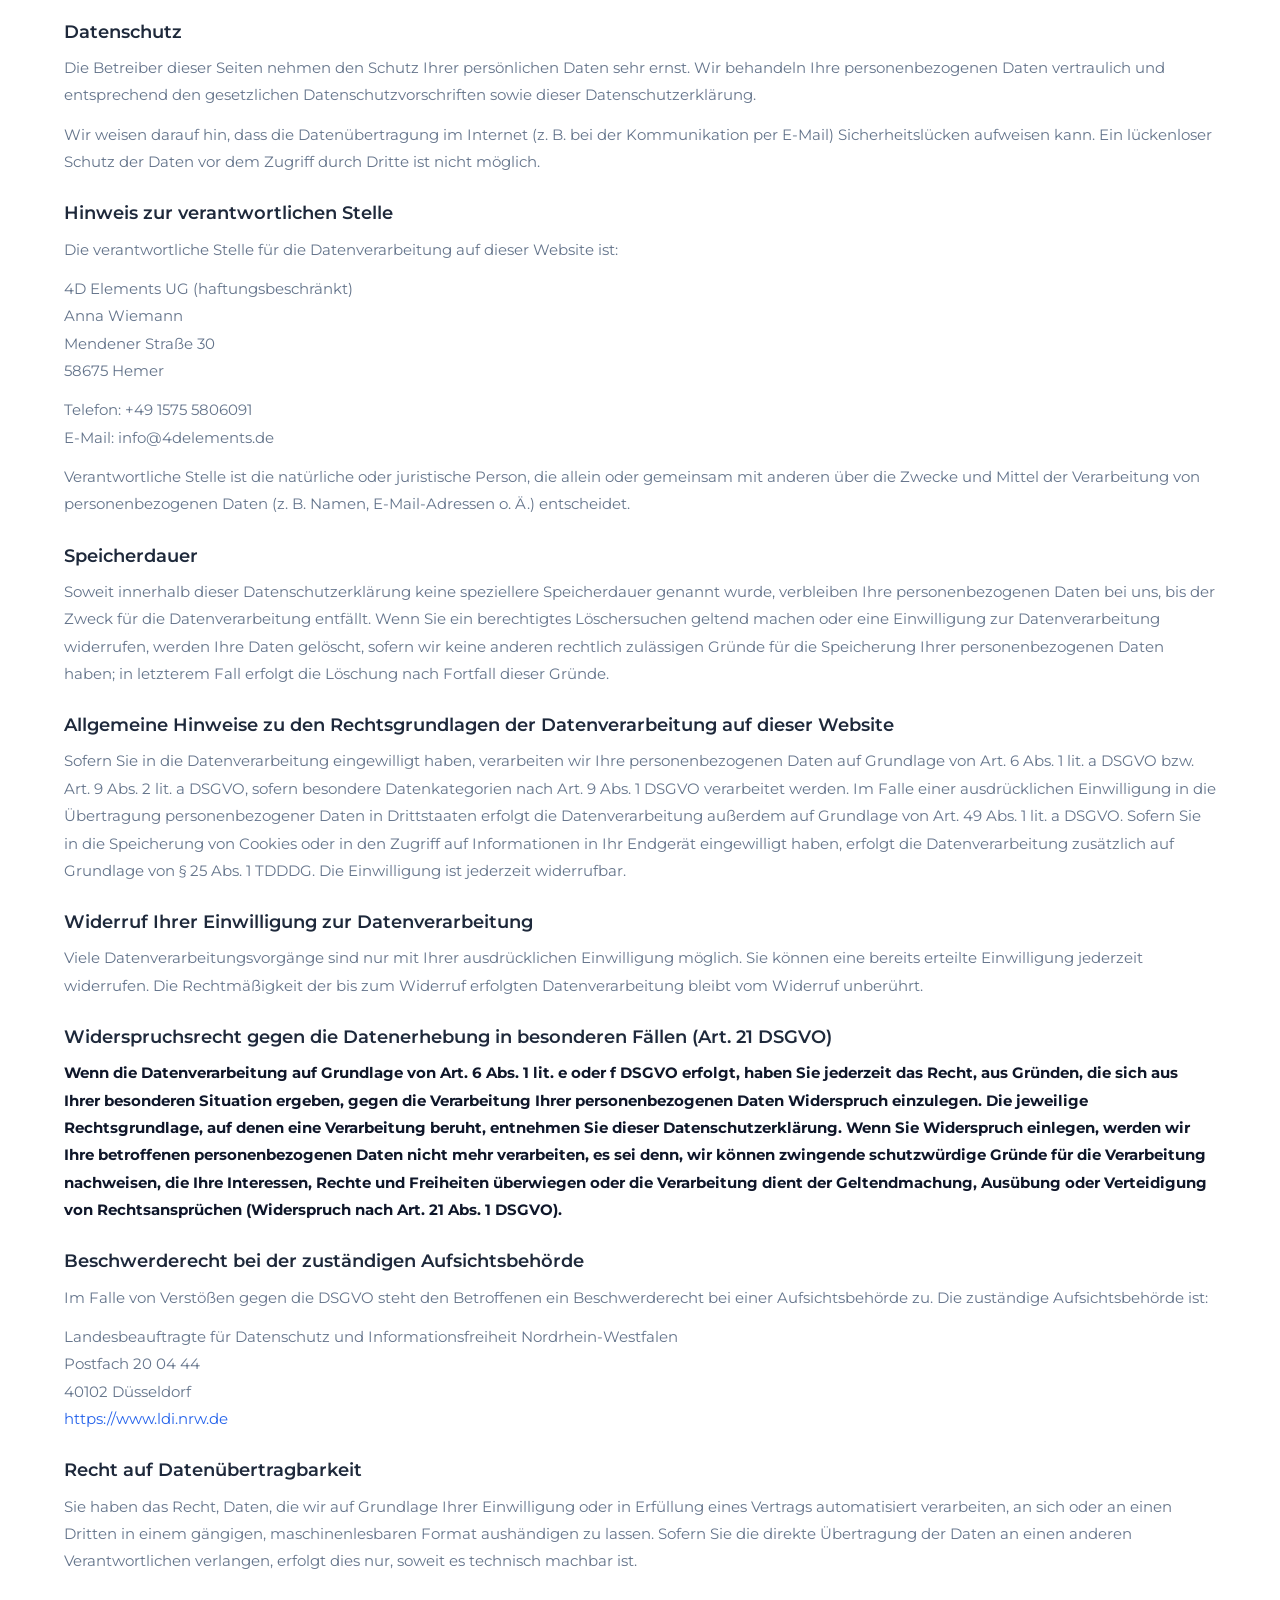
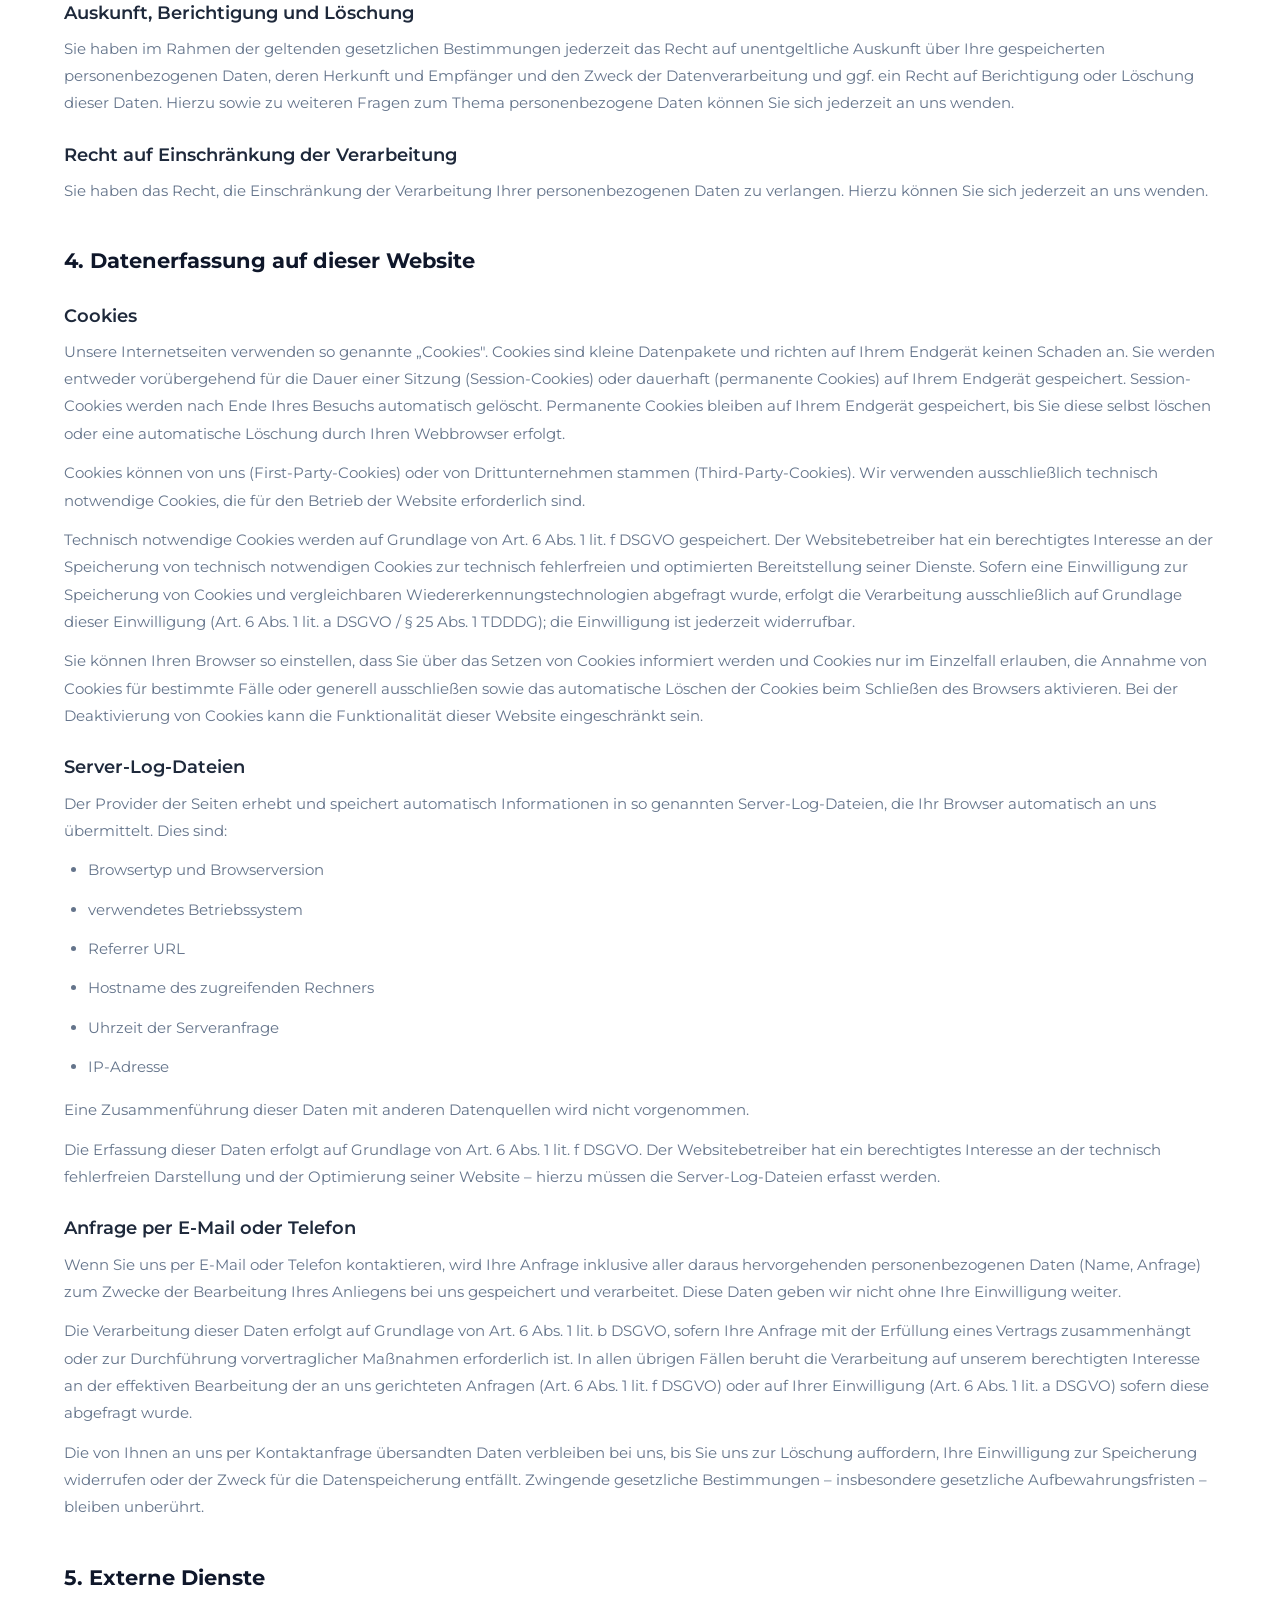
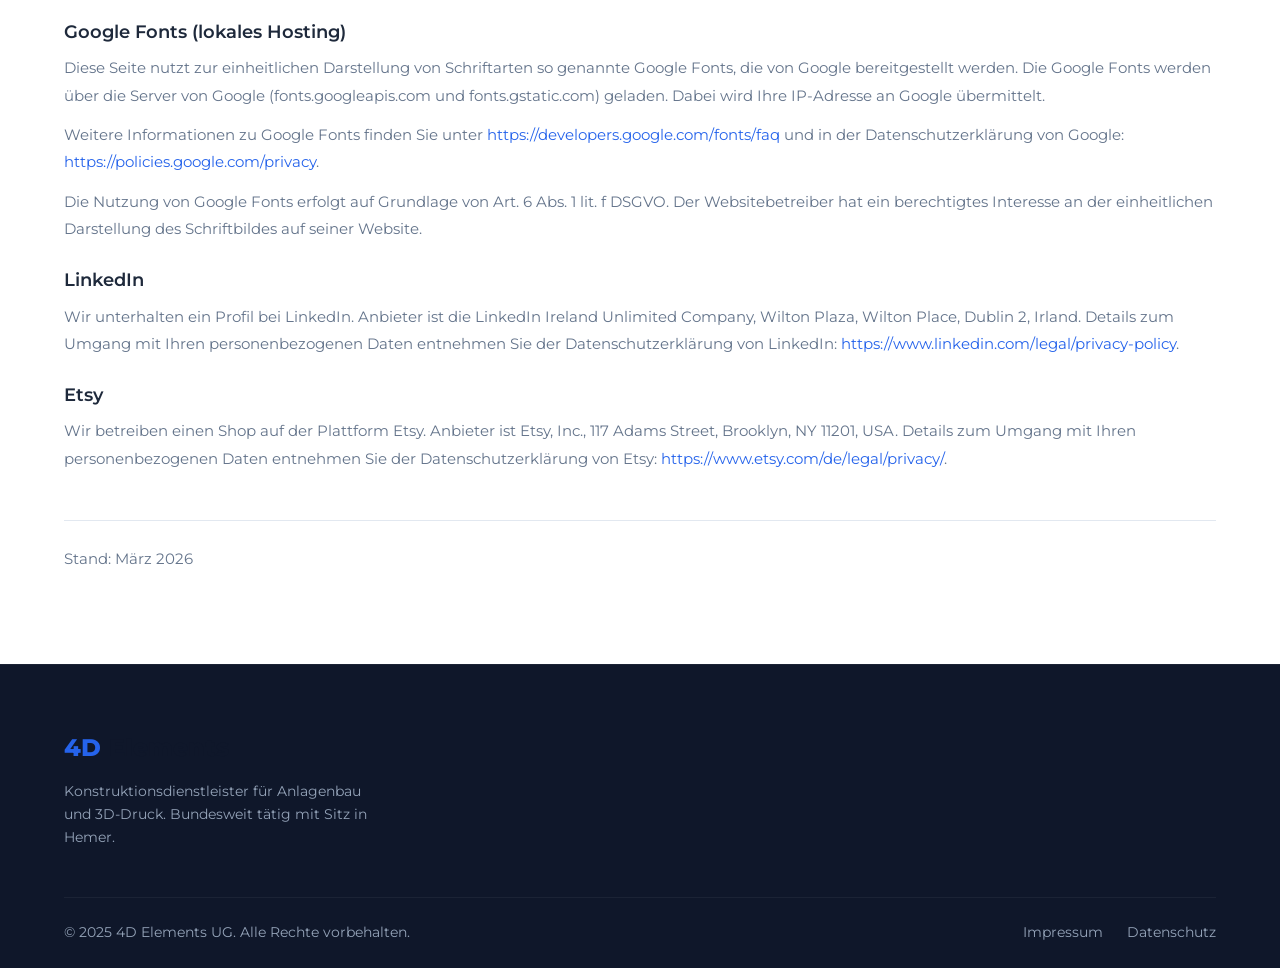
==== commit a9c242ec: "fix: Schriftzug neben Logo in Nav entfernt" ====
--- a/datenschutz.html
+++ b/datenschutz.html
@@ -18,7 +18,6 @@
     <div class="container nav-inner">
       <a href="/" class="nav-logo">
         <img src="/assets/logo.png" alt="4D Elements Logo" class="nav-logo-img">
-        <span class="logo-4d">4D</span><span class="logo-elements">Elements</span>
       </a>
       <ul class="nav-links" id="navLinks">
         <li><a href="/#leistungen">Leistungen</a></li>
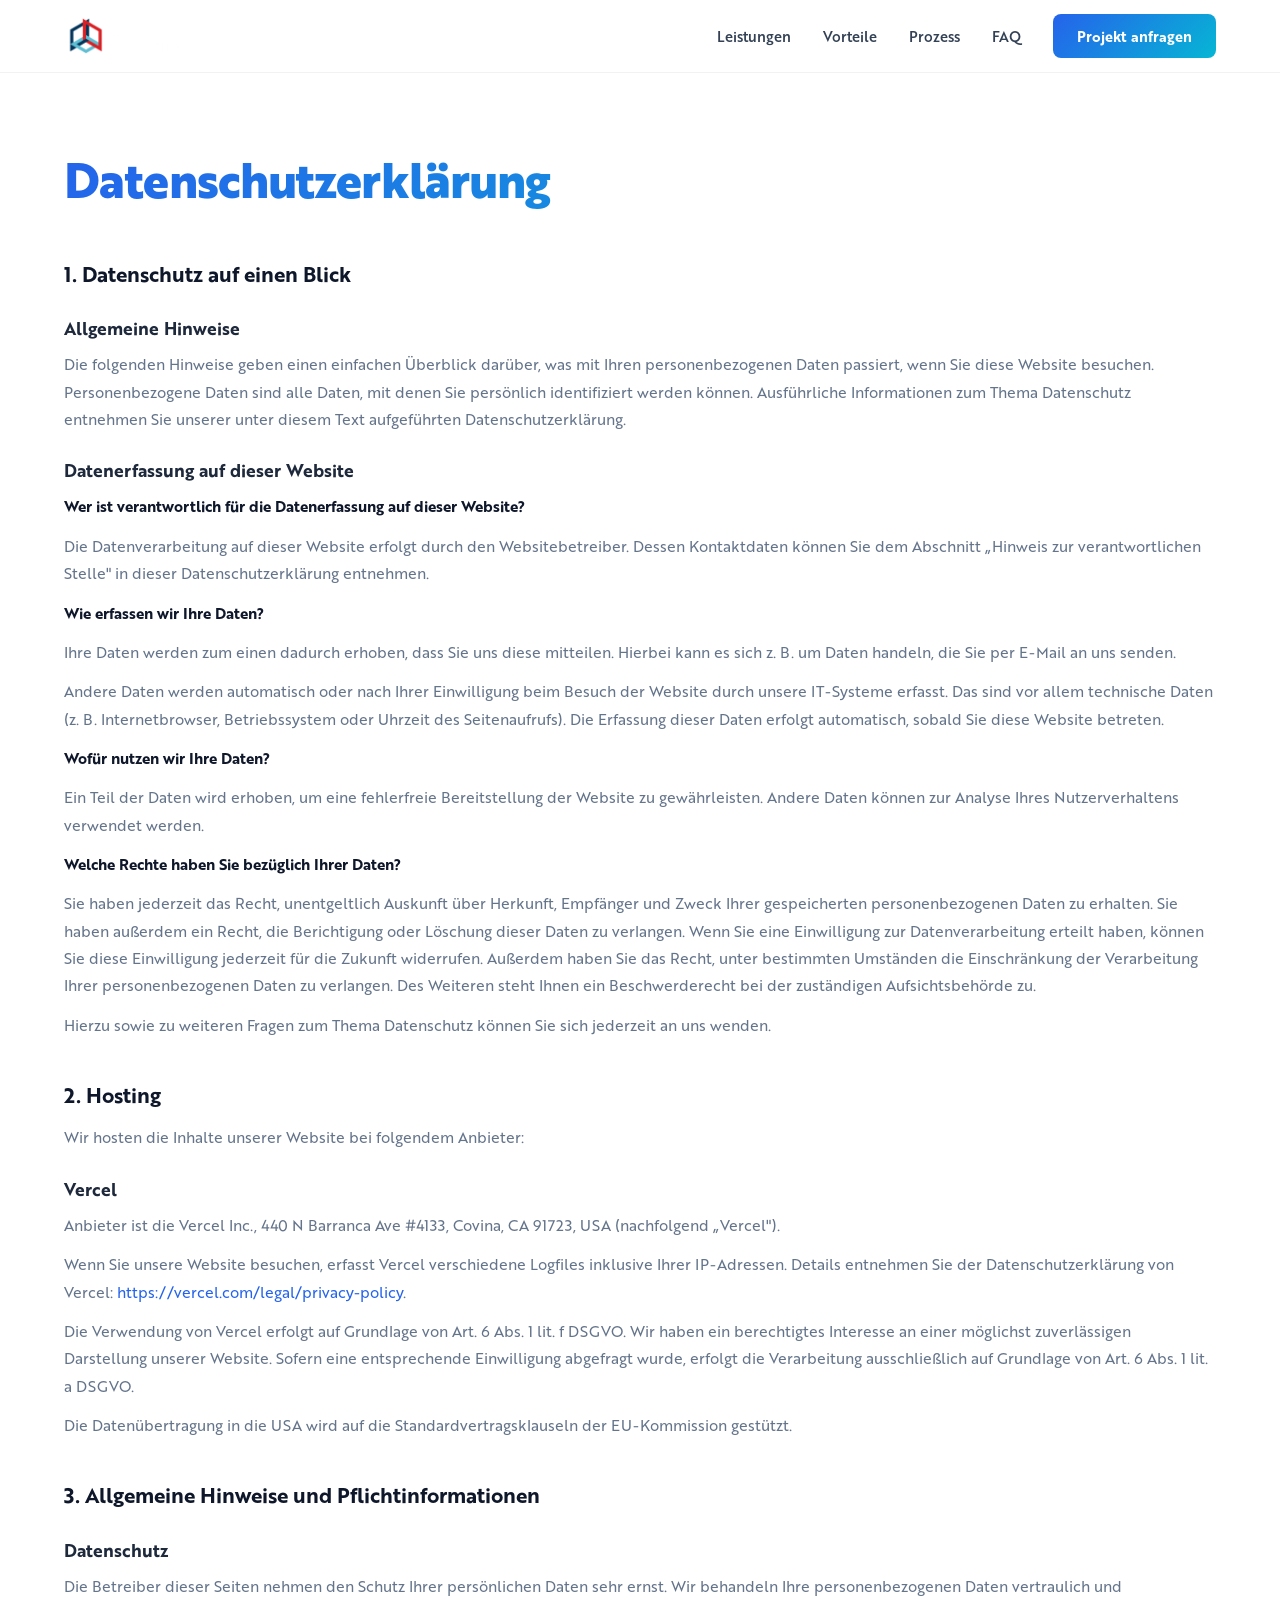
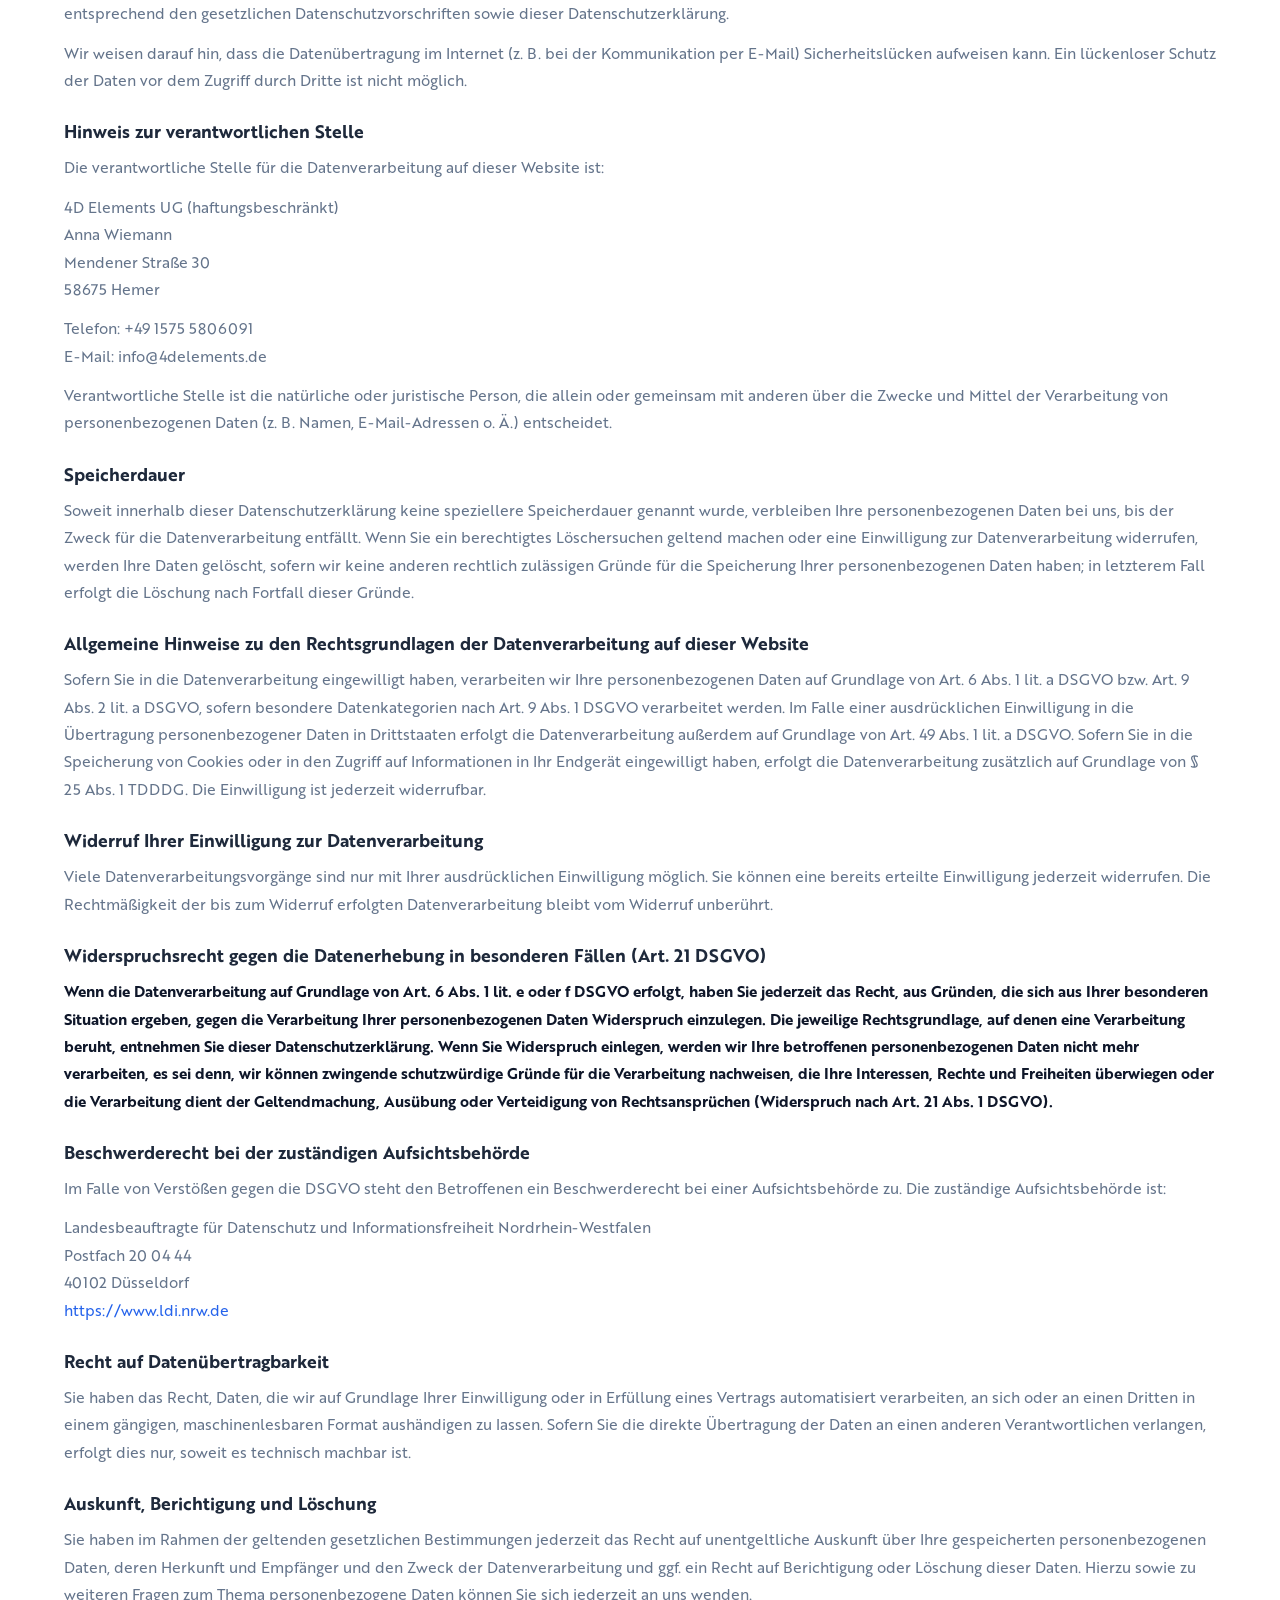
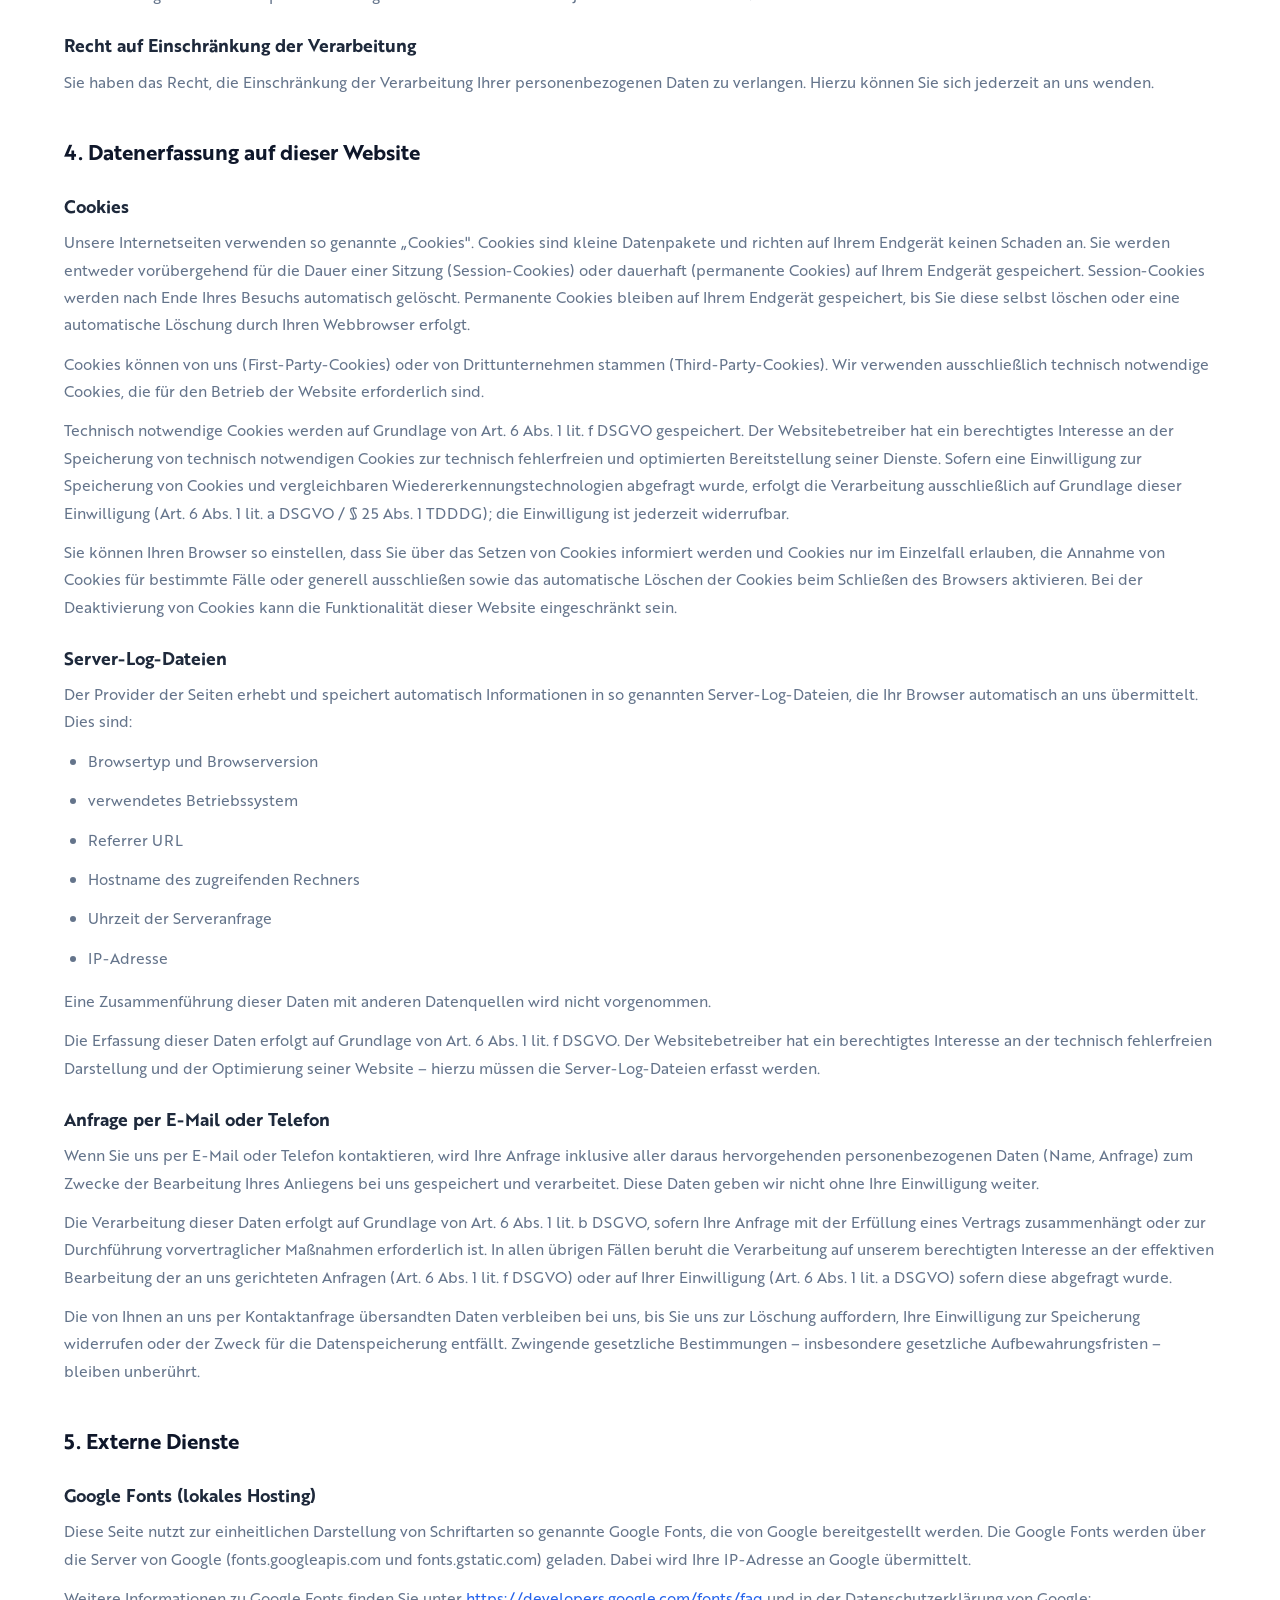
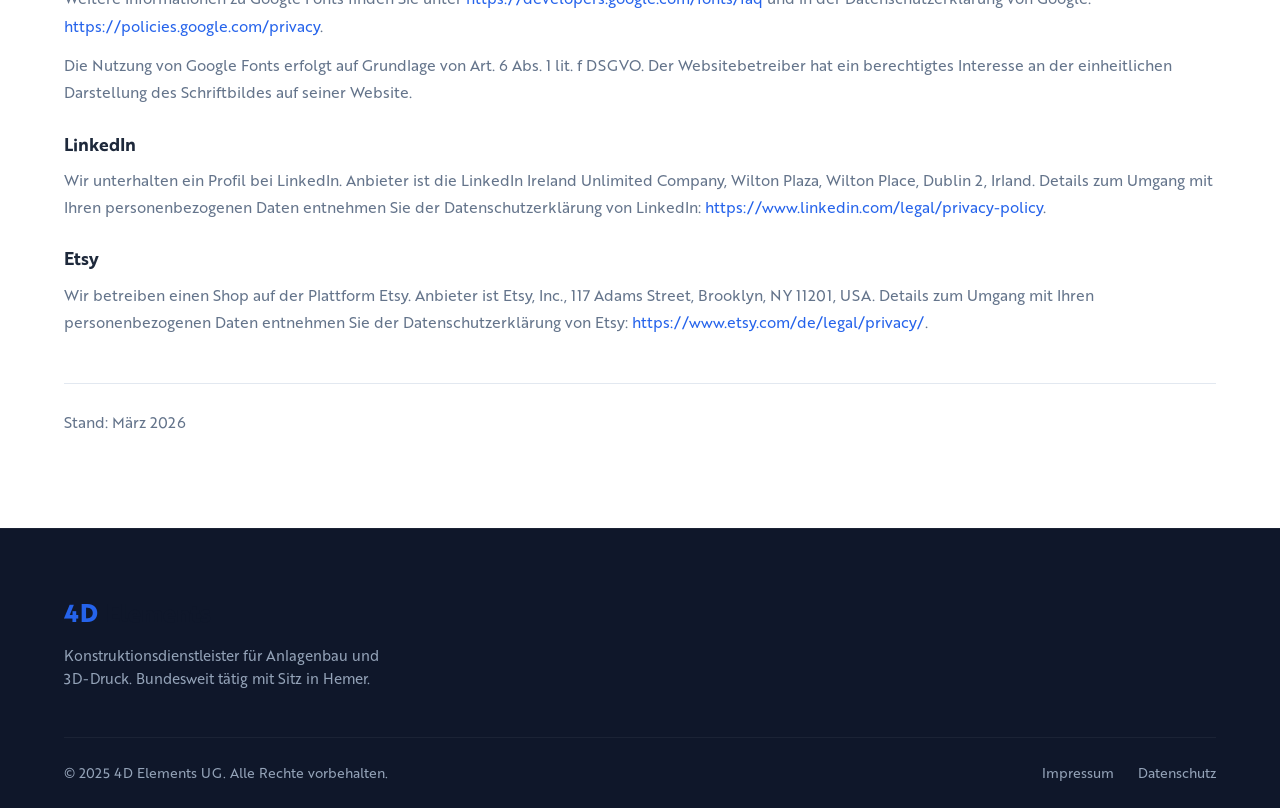
==== commit c979084c: "feat: Schriftart auf Brother 1816 umgestellt (self-hosted) - woff2 Fonts lokal in assets/fonts/ (Lig" ====
--- a/datenschutz.html
+++ b/datenschutz.html
@@ -6,9 +6,6 @@
   <title>Datenschutzerklärung | 4D Elements UG</title>
   <meta name="robots" content="noindex, nofollow">
   <link rel="canonical" href="https://4delements.de/datenschutz">
-  <link rel="preconnect" href="https://fonts.googleapis.com">
-  <link rel="preconnect" href="https://fonts.gstatic.com" crossorigin>
-  <link href="https://fonts.googleapis.com/css2?family=Montserrat:wght@300;400;500;600;700;800&display=swap" rel="stylesheet">
   <link rel="stylesheet" href="style.css">
 </head>
 <body>
--- a/style.css
+++ b/style.css
@@ -1,6 +1,47 @@
 /* ========================================
    4D Elements – Modern Website Styles
    ======================================== */
+
+/* Brother 1816 Font Family */
+@font-face {
+  font-family: 'Brother 1816';
+  src: url('/assets/fonts/Brother-1816-Light.woff2') format('woff2');
+  font-weight: 300;
+  font-style: normal;
+  font-display: swap;
+}
+
+@font-face {
+  font-family: 'Brother 1816';
+  src: url('/assets/fonts/Brother-1816-Regular.woff2') format('woff2');
+  font-weight: 400;
+  font-style: normal;
+  font-display: swap;
+}
+
+@font-face {
+  font-family: 'Brother 1816';
+  src: url('/assets/fonts/Brother-1816-Medium.woff2') format('woff2');
+  font-weight: 500;
+  font-style: normal;
+  font-display: swap;
+}
+
+@font-face {
+  font-family: 'Brother 1816';
+  src: url('/assets/fonts/Brother-1816-Bold.woff2') format('woff2');
+  font-weight: 700;
+  font-style: normal;
+  font-display: swap;
+}
+
+@font-face {
+  font-family: 'Brother 1816';
+  src: url('/assets/fonts/Brother-1816-Extra-Bold.woff2') format('woff2');
+  font-weight: 800;
+  font-style: normal;
+  font-display: swap;
+}
 
 :root {
   --primary: #2563eb;
@@ -35,7 +76,7 @@
 }
 
 body {
-  font-family: 'Montserrat', -apple-system, BlinkMacSystemFont, sans-serif;
+  font-family: 'Brother 1816', -apple-system, BlinkMacSystemFont, sans-serif;
   color: var(--dark);
   background: var(--white);
   line-height: 1.6;
